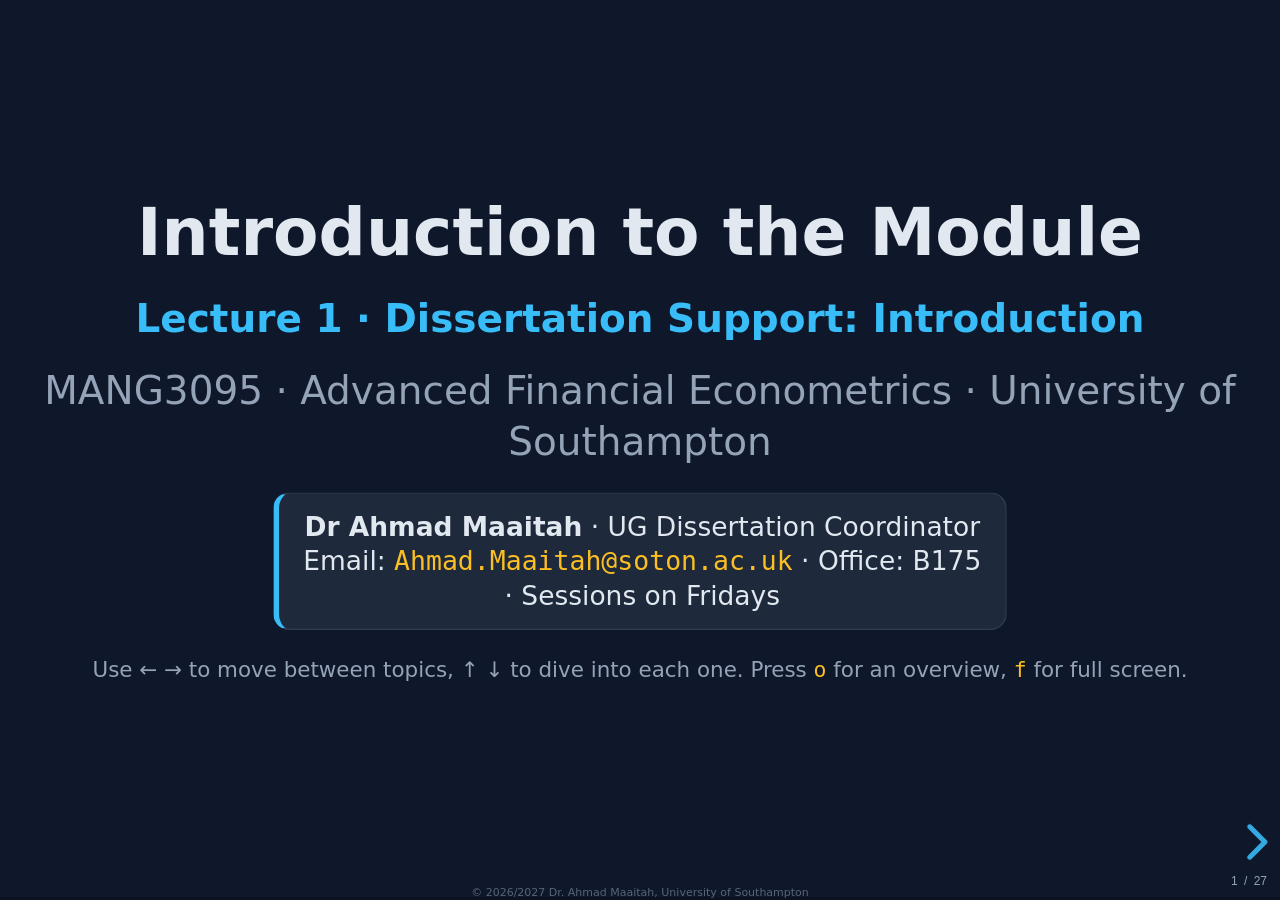
==== lectures/lecture01/index.html @ aa7387b5 "All ten weeks: skills decks and five paper replication units with interactive simulations and runnab" ====
<!DOCTYPE html>
<html lang="en">
<head>
<meta charset="utf-8">
<meta name="viewport" content="width=device-width, initial-scale=1.0, maximum-scale=1.0, user-scalable=no">
<title>Lecture 1 · Introduction to the Module - MANG3095</title>
<link rel="stylesheet" href="../../assets/vendor/reveal/dist/reset.css">
<link rel="stylesheet" href="../../assets/vendor/reveal/dist/reveal.css">
<link rel="stylesheet" href="../../assets/vendor/reveal/dist/theme/black.css">
<link rel="stylesheet" href="../../assets/vendor/reveal/plugin/highlight/monokai.css">
<link rel="stylesheet" href="../../assets/vendor/katex/katex.min.css">
<link rel="stylesheet" href="../../assets/css/theme.css">
</head>
<body>
<div class="reveal">
<div class="slides">

<!-- ======================= TITLE ======================= -->
<section>
  <h1>Introduction to the Module</h1>
  <h3>Lecture 1 · Dissertation Support: Introduction</h3>
  <p class="muted">MANG3095 · Advanced Financial Econometrics · University of Southampton</p>
  <div class="panel def small" style="max-width:640px;margin:1em auto">
    <b>Dr Ahmad Maaitah</b> · UG Dissertation Coordinator<br>
    Email: <code>Ahmad.Maaitah@soton.ac.uk</code> · Office: B175 · Sessions on Fridays
  </div>
  <p class="tiny">Use ← → to move between topics, ↑ ↓ to dive into each one. Press <code>o</code> for an overview, <code>f</code> for full screen.</p>
</section>

<!-- ======================= OUTLINE ======================= -->
<section>
  <h2>Outline</h2>
  <div class="cols">
    <div class="panel small">
      <b class="accent">Part I · The module and the project</b>
      <ul class="small">
        <li>The UG dissertation coordinator: my role</li>
        <li>An exciting opportunity</li>
        <li>Supervisor allocation</li>
        <li>Suggested timeline for completion</li>
        <li>Dissertation handbook, Blackboard and other resources</li>
        <li>Dissertation support sessions and data analysis tutorials</li>
      </ul>
    </div>
    <div class="panel small">
      <b class="accent2">Part II · Managing your supervisor</b>
      <ul class="small"><li>Why and how to take control of the supervision process</li></ul>
      <b class="accent2">Part III · Academic integrity, summary and Q&amp;A</b>
      <ul class="small"><li>Plagiarism, collusion, external authorship, ethics</li></ul>
      <b class="good">Writing workshop · The Introduction chapter</b>
      <ul class="small"><li>The three moves, the language of introductions, a worked example</li></ul>
    </div>
  </div>
</section>

<!-- ======================= PART I ======================= -->
<section>
  <section>
    <h2>Part I · The module and the project</h2>
    <h3>About your coordinator</h3>
    <p class="small">Ahmad Maaitah, Assistant Professor in Finance and FinTech. I finished my MSc and PhD in
      Finance and FinTech at the University of Southampton.</p>
    <ul class="small">
      <li>I commit myself to <strong>ongoing communication</strong> with you while you get on with your
        dissertation project, such as key milestones and deadlines.</li>
      <li>I would be very happy to speak to you if you have any specific problems, especially if you cannot
        reach your supervisor for some reason, and to ensure a solution is found for you.</li>
    </ul>
  </section>
  <section>
    <h3>An exciting opportunity</h3>
    <div class="panel def small">A dissertation is a piece of <b>narrative</b>. It should be a coherent academic
      story, and you should tell it in such a way that the reader will benefit from reading it. Consequently, you
      should craft your narrative very carefully; to begin, spend time planning and executing your research
      effectively and efficiently.</div>
    <p class="small"><b>Benefits:</b></p>
    <ol class="small">
      <li><strong>Career opportunities and employability</strong></li>
      <li><strong>Strong relationships</strong> with your supervisor and with businesses</li>
      <li><strong>Intensive research training</strong></li>
    </ol>
  </section>
  <section>
    <h3>What is a UG dissertation?</h3>
    <table class="data small" style="margin:0 auto">
      <tr><th>Component</th><th>Weight</th><th>Detail</th></tr>
      <tr><td>Research proposal</td><td>20%</td><td>2,000 words · deadline 11 December (via Turnitin on Blackboard)</td></tr>
      <tr><td>Dissertation</td><td>80%</td><td>8,000 words · final deadline 23 April</td></tr>
    </table>
    <ul class="small" style="margin-top:.6em">
      <li><strong>30 CATS (15 ECTS)</strong>: equivalent to two modules</li>
      <li><strong>Independent study</strong>: total study time 294 + 8 = <strong>302 hours</strong></li>
    </ul>
    <p class="tiny muted">Dates shown across this deck follow the current dissertation cycle; always confirm the exact deadlines for your year on the Blackboard module page.</p>
  </section>
  <section>
    <h3>Supervisor allocation</h3>
    <ul class="small">
      <li>All students should have been informed who their supervisors are by the Student Office or by me.</li>
      <li>If not, please get in touch with me <b class="bad">as soon as possible</b> via email
        (<code>Ahmad.Maaitah@soton.ac.uk</code>).</li>
      <li><strong>Process-oriented supervision</strong>: students and supervisors are matched based on
        <strong>research interests</strong>.</li>
    </ul>
  </section>
  <section>
    <h3>Simplified dissertation timeline</h3>
    <table class="data small" style="margin:0 auto;font-size:.62em">
      <tr><th>When</th><th>Milestone</th></tr>
      <tr><td>Early October</td><td>Getting started: supervisor allocation; first meeting to discuss research questions and proposal</td></tr>
      <tr><td>End of October</td><td>Work the proposal into aims and objectives; submit your ERGO (ethics) application by 1 November</td></tr>
      <tr><td>Mid November</td><td>Second meeting: feedback on the proposal draft</td></tr>
      <tr><td>End of November</td><td>Finish the first full draft of the proposal</td></tr>
      <tr><td>11 December</td><td><b>Proposal submission</b> via Turnitin on Blackboard</td></tr>
      <tr><td>Mid January</td><td>Exam period ends; <b>proposal feedback released 15 January</b> (formative feedback from your supervisor)</td></tr>
      <tr><td>January and February</td><td>Data collection and analysis: do <b class="bad">not</b> wait until March to collect data</td></tr>
      <tr><td>28 February</td><td>Submit the methodology and results chapters to your supervisor</td></tr>
      <tr><td>Mid March</td><td>Third meeting: discuss the results and findings</td></tr>
      <tr><td>23 April</td><td><b>Dissertation submission deadline</b>; marking and moderation follow</td></tr>
    </table>
  </section>
  <section>
    <h3>✅ Your first-term action list</h3>
    <p class="small">Tick each step off as you complete it. The list mirrors the suggested timeline.</p>
    <div class="panel small" id="ck-term" style="text-align:left">
      <div class="cols">
        <div style="font-size:.78em">
          <label style="display:block;margin:.2em 0"><input type="checkbox"> Contact your supervisor and hold the first meeting (early October)</label>
          <label style="display:block;margin:.2em 0"><input type="checkbox"> Agree draft research questions with your supervisor</label>
          <label style="display:block;margin:.2em 0"><input type="checkbox"> Write aims and objectives into the proposal (end of October)</label>
          <label style="display:block;margin:.2em 0"><input type="checkbox"> Submit the ERGO ethics application (by 1 November)</label>
          <label style="display:block;margin:.2em 0"><input type="checkbox"> Second meeting: collect feedback on the proposal (mid November)</label>
        </div>
        <div style="font-size:.78em">
          <label style="display:block;margin:.2em 0"><input type="checkbox"> Complete the first full proposal draft (end of November)</label>
          <label style="display:block;margin:.2em 0"><input type="checkbox"> Submit the proposal via Turnitin (11 December)</label>
          <label style="display:block;margin:.2em 0"><input type="checkbox"> Plan data collection for January and February</label>
          <label style="display:block;margin:.2em 0"><input type="checkbox"> Send methodology and results chapters to your supervisor (28 February)</label>
          <label style="display:block;margin:.2em 0"><input type="checkbox"> Third meeting: discuss findings (mid March), then final write-up for 23 April</label>
        </div>
      </div>
      <div class="ck-ro" style="margin-top:.5em;font-weight:600;color:var(--accent)"></div>
    </div>
    <noscript><p class="tiny muted">Enable JavaScript to use the interactive checklist; the steps read top to bottom, left column first.</p></noscript>
  </section>
  <section>
    <h3>Handbook and other resources</h3>
    <ul class="small" style="font-size:.8em">
      <li><strong>Dissertation handbook</strong>: on Blackboard, on the dissertation module page.</li>
      <li><strong>Library information</strong>: a short Panopto recording will be provided to help you self-direct.</li>
      <li>Library subject guide for the Business School: <code>library.soton.ac.uk/business</code></li>
      <li>General enquiries (finding books and articles): Library Desk (level 2) or <code>libenqs@soton.ac.uk</code></li>
      <li>Help using literature databases and finding secondary data: Sian Furmage, <code>S.I.Furmage@soton.ac.uk</code></li>
      <li>Study skills support, including the online Skills4Study resources, from the academic skills hub</li>
      <li>Harvard referencing guide: <code>library.soton.ac.uk/referencing/harvard</code></li>
    </ul>
  </section>
  <section>
    <h3>Data analysis tutorials</h3>
    <ol class="small">
      <li>You can book <strong>one-to-one tutorials</strong> with the EDO team.</li>
      <li>We will also run sessions on <strong>databases</strong>.</li>
      <li>The tutorials start from <strong>February onwards</strong>.</li>
      <li>Hands-on support, especially when supervisors take some time off.</li>
    </ol>
    <div class="panel tip small">This module's later weeks (6 to 10) rebuild real research papers with runnable
      code in Stata, EViews, R and Python: they are your econometrics toolkit for the dissertation itself.</div>
  </section>
</section>

<!-- ======================= PART II ======================= -->
<section>
  <section>
    <h2>Part II · Managing your supervisor</h2>
    <h3>Why manage supervisors?</h3>
    <ul class="small">
      <li>Supervision is a very important part of your supervisor's work, but it is <strong>one of many tasks</strong>
        they need to commit themselves to.</li>
      <li>Your supervisors are probably <strong>busier than you think</strong> they are.</li>
      <li>They may not always be as aware of your concerns and progress as you are.</li>
    </ul>
    <div class="panel tip small">Do you know that your <b>enthusiasm and organisation</b> will encourage them to be
      focused and engaged?</div>
  </section>
  <section>
    <h3>Role of the supervisor: in general</h3>
    <table class="data small" style="margin:0 auto;font-size:.72em">
      <tr><th>At the start</th><th>In the middle</th><th>At the end</th></tr>
      <tr>
        <td>Identifying a good question<br>Knowing what has already been done<br>Anticipating when a problem will be too hard or too easy</td>
        <td>Watching over the "bigger" picture<br>Nudging you in good directions<br>Keeping you on track<br>Keeping an eye on the clock</td>
        <td>Telling you when to stop<br>Knowing what a thesis looks like<br>Anticipating problem areas for your submissions</td>
      </tr>
    </table>
  </section>
  <section>
    <h3>Managing supervision: six habits</h3>
    <p class="small">To get the most out of supervision you should <strong>take control of the process</strong>:</p>
    <ol class="small" style="font-size:.85em">
      <li><strong>Discuss and agree key issues</strong>, especially at the start of the project</li>
      <li><strong>Be proactive</strong> and arrange formal supervisory meetings</li>
      <li><strong>Prepare an agenda</strong> and send it to your supervisor in advance</li>
      <li><strong>Prepare some work</strong> before each meeting (e.g. reading list, data, drafts)</li>
      <li><strong>Expect to receive feedback and criticism</strong>, and use it to improve your work</li>
      <li><strong>Deal with problems as they arise</strong>, be they technical, resource or supervision problems</li>
    </ol>
    <div class="panel def small">Mutual respect, an understanding of the expectations, and shared commitment to the
      goal of the research will ensure a smooth partnership.</div>
  </section>
</section>

<!-- ======================= PART III: INTEGRITY ======================= -->
<section>
  <section>
    <h2>Part III · Academic integrity</h2>
    <h3>How to avoid a world of pain and tears</h3>
    <p class="small">Delivered by David Cross, UG Academic Integrity Officer, SBS (<code>d.e.cross@soton.ac.uk</code>).</p>
    <ul class="small">
      <li>The rules have not changed: you <b class="bad">must</b> cite and acknowledge all sources of information in your work.</li>
      <li>You cannot copy large chunks of text and say it is yours.</li>
      <li>We use the <strong>Harvard referencing system</strong>: (Author, Date), for example (Cross, 2022).
        You cite in text, then put the full reference in a list at the end.</li>
      <li>Definitive style guide for Southampton Business School: <strong>Cite Them Right Online</strong>
        (<code>citethemrightonline.com</code>).</li>
    </ul>
    <div class="panel warn small">Today: plagiarism, collusion, external authorship. For dissertations, add
      <b>breaching ethical standards</b> and <b>falsification</b>.
      <b class="bad">Get your ethical approval before arranging anything.</b></div>
  </section>
  <section>
    <h3>Plagiarism and collusion</h3>
    <div class="panel small"><b class="accent">Plagiarism</b>: taking credit for someone else's work (including their
      research). Cite everything, but only if you read it (we can tell!). Read the original, or if not, use
      "cited in".</div>
    <div class="panel small"><b class="accent2">Collusion</b>: for example, group work turned into an individual
      report, or sending your mate your essay (you <b class="bad">both fail</b>). It includes conduct after you
      graduate (fail, and your degree is reclassified). It is really, really easy to spot.</div>
  </section>
  <section>
    <h3>External authorship</h3>
    <ul class="small">
      <li>"Contract cheating" and "essay mills" are <b class="bad">now illegal</b>.</li>
      <li><strong>52% of purchased essays fail</strong> (Sutherland-Smith and Dullaghan, 2019).</li>
      <li>We have a machine learning tool that flags these to us.</li>
      <li>Essay mills also resort to <strong>blackmail</strong>: they threaten to report you to us, and to your
        future employers.</li>
    </ul>
    <div class="panel warn small">We will find you. Is it worth the stress and the hassle?</div>
  </section>
  <section>
    <h3>Your skills and your actions</h3>
    <div class="cols">
      <div class="panel small">
        <b class="accent">Your skills</b>
        <ul class="small">
          <li>If in doubt, cite! Ask yourself: which part is yours, which is theirs?</li>
          <li>Remember <code>citethemrightonline.com</code></li>
          <li>Read and <strong>synthesise from multiple sources</strong></li>
          <li>Paraphrase. <strong>Still cite.</strong></li>
        </ul>
      </div>
      <div class="panel small">
        <b class="accent2">Your actions</b>
        <ul class="small">
          <li>Do <b class="bad">not</b> upload your work to similarity checkers (they sell your essay on)</li>
          <li>If anyone in your WhatsApp or WeChat groups offers proofreading or similar, <strong>report them</strong>:
            <code>defeatthecheat@soton.ac.uk</code></li>
          <li>Questions: <code>d.e.cross@soton.ac.uk</code></li>
        </ul>
      </div>
    </div>
  </section>
</section>

<!-- ======================= WRITING WORKSHOP: THE INTRODUCTION ======================= -->
<section>
  <section>
    <h2>Writing workshop</h2>
    <h3>The Introduction chapter: the three moves</h3>
    <p class="small">A strong dissertation introduction makes three moves, in order:</p>
    <div class="panel small"><b class="accent">Move 1 · Establishing a research territory</b>: show that the topic
      matters and summarise what is already known.</div>
    <div class="panel small"><b class="accent">Move 2 · Establishing a niche</b>: indicate a gap or a limitation in
      what has been done so far.</div>
    <div class="panel small"><b class="accent">Move 3 · Occupying the niche</b>: state how <em>your</em> study fills
      the gap, and preview the structure.</div>
    <p class="tiny muted">Adapted with permission from uefap.com (Gillett); introduced in the Workshop 1 materials.</p>
  </section>
  <section>
    <h3>Language of Move 1: establishing a territory</h3>
    <ul class="small" style="font-size:.8em">
      <li>The increasing interest in ... has heightened the need for ...</li>
      <li>Of particular interest and complexity are ...</li>
      <li>Recently, there has been growing interest in ...</li>
      <li>The development of ... has led to the hope that ...</li>
      <li>The ... has become a favourite topic for analysis ...</li>
      <li>The study of ... has become an important aspect of ...</li>
      <li>A central issue in ... is ...</li>
      <li>The ... has been extensively studied in recent years. / Many recent studies have focused on ...</li>
    </ul>
  </section>
  <section>
    <h3>Language of Move 2: establishing a niche</h3>
    <p class="small">The most common way to indicate a gap is a <strong>"negative" subject</strong>, which signals
      immediately that Move 1 has ended:</p>
    <ul class="small">
      <li>However, <b>little</b> information / attention / work / data / research ...</li>
      <li>However, <b>few</b> studies / investigations / researchers / attempts ...</li>
    </ul>
    <p class="small">If you prefer to avoid negative comment, use a <strong>contrastive statement</strong>:</p>
    <ul class="small" style="font-size:.8em">
      <li>The research has tended to focus on ..., rather than on ...</li>
      <li>These studies have emphasised ..., as opposed to ...</li>
      <li>Although considerable research has been devoted to ..., rather less attention has been paid to ...</li>
      <li>Most studies have been content to ... / So far, investigations have been confined to ...</li>
    </ul>
  </section>
  <section>
    <h3>Language of Move 3: occupying the niche</h3>
    <p class="small">Show that you will fill the gap (or answer the question) created in Move 2:</p>
    <ul class="small">
      <li>The purpose of this paper / investigation is to ...</li>
      <li>The aim of this paper is to ...</li>
      <li>This paper reports on the results obtained ...</li>
      <li>This study was designed to ...</li>
      <li>In this paper, the results of ... are presented ...</li>
      <li>This paper argues that ...</li>
      <li>This paper is structured as follows ... / The remainder of this paper is divided into five sections ...</li>
    </ul>
  </section>
  <section>
    <h3>Worked example: spot the moves</h3>
    <p class="small" style="font-size:.75em">From Gillett's study of a writing web-site used by pre-Masters students
      (sentences numbered):</p>
    <div class="panel small" style="font-size:.6em;text-align:left">
      <sup>1</sup>During the past 10 years, the availability of computers in educational institutions has increased
      dramatically (James, 1999). <sup>2</sup>Progress in computer development has been made to the point that powerful,
      inexpensive computers with large capacities are available in many classrooms and libraries for student use.
      <sup>3</sup>Many students also have purchased and are purchasing computers for their own use at home.
      <sup>4</sup>Most studies seem to agree that the microcomputer will continue to hold an important role in education
      in the future. <sup>5</sup>For example, James (1999) and Smith (2000) suggest large increases in the numbers of
      computers both in educational institutions and the home in the near future. <sup>6</sup>As far as education is
      concerned, Shaw (2001) identified three main uses of computers: the object of a course, an administrative tool,
      and a means of providing instruction. <sup>7</sup>Fish and Cheam (2002) cite four uses of computers as a means of
      providing instruction: exercise, tutorial, simulation and problem solving. <sup>8</sup>A wide range of computer
      programmes are now therefore available in all these areas for individual and classroom use.
      <sup>9</sup>However, even though many studies have reported an increased use of computers in education, there has
      been very little research reported on the effectiveness of such use. <sup>10</sup>The purpose of the present study
      is therefore to ascertain the effectiveness of using computer-assisted instruction as compared to traditional
      classroom instruction in an EAP writing class.
    </div>
    <p class="tiny muted">Sentences 1 to 8: Move 1 (territory) · sentence 9: Move 2 (niche, "very little research") ·
      sentence 10: Move 3 (occupying the niche, "The purpose of the present study is therefore ...").</p>
  </section>
  <section>
    <h3>Which tenses, and why?</h3>
    <table class="data small" style="margin:0 auto;font-size:.68em">
      <tr><th>Tense</th><th>Example from the text</th><th>Why it is used</th></tr>
      <tr><td>Present perfect</td><td>"the availability of computers ... <b>has increased</b> dramatically"; "there <b>has been</b> very little research"</td><td>Recent developments and the state of the field up to now (Moves 1 and 2)</td></tr>
      <tr><td>Present simple</td><td>"Most studies <b>seem</b> to agree ..."; "The purpose of the present study <b>is</b> ..."</td><td>General truths, current consensus, and stating your own purpose (Move 3)</td></tr>
      <tr><td>Past simple</td><td>"Shaw (2001) <b>identified</b> three main uses of computers"</td><td>What a specific study found at a specific time</td></tr>
    </table>
    <p class="tiny muted">Guidance completion of the worksheet task: check your own answers against this pattern.</p>
  </section>
  <section>
    <h3>The example introduction: how the flow moves</h3>
    <p class="small">The annotated example dissertation in the workshop pack (from the Dissertation Library on
      Blackboard) shows the same moves at chapter scale:</p>
    <ol class="small" style="font-size:.8em">
      <li><strong>Introduction to the topic</strong>: the opening paragraphs set the territory.</li>
      <li><strong>Creating a gap or niche</strong>: "In spite of ... less evidence ..." Note the use of
        <strong>sources</strong> in the introduction.</li>
      <li><strong>Filling the gap</strong>: introducing this specific research.</li>
      <li><strong>Identifying another gap</strong>, becoming more specific to this research (the "Chinese" context),
        and giving the <strong>rationale</strong> for this specific study.</li>
      <li>In this instance the flow <strong>widens again before narrowing</strong>.</li>
    </ol>
    <div class="panel tip small">Remember: every dissertation is different and so will use different headings and
      sub-sections. Study the example's table of contents to see one workable structure.</div>
  </section>
  <section>
    <h3>🎯 Check yourself: moves and module rules</h3>
    <div class="quiz small">
      <div class="q">1. "However, few studies have examined the effect of blockchain adoption on UK retail banks." Which move is this?</div>
      <span class="opt">Move 1: establishing a territory</span>
      <span class="opt" data-ok>Move 2: establishing a niche</span>
      <span class="opt">Move 3: occupying the niche</span>
      <div class="explain">A "negative" subject ("few studies") signals a gap in the literature: the classic Move 2 marker.</div>
    </div>
    <div class="quiz small">
      <div class="q">2. What must be in place before you arrange any data collection involving people?</div>
      <span class="opt">Your literature review</span>
      <span class="opt" data-ok>Ethical approval via ERGO</span>
      <span class="opt">Your results chapter plan</span>
      <div class="explain">Get your ethical approval before arranging anything: breaching ethical standards is an academic integrity offence for dissertations.</div>
    </div>
    <div class="quiz small">
      <div class="q">3. How much of the module mark does the 2,000-word research proposal carry?</div>
      <span class="opt">10%</span>
      <span class="opt" data-ok>20%</span>
      <span class="opt">50%</span>
      <div class="explain">The proposal is worth 20% (deadline 11 December); the 8,000-word dissertation carries the remaining 80%.</div>
    </div>
  </section>
</section>

<!-- ======================= SUMMARY ======================= -->
<section>
  <h2>Summary</h2>
  <ul class="small">
    <li>The dissertation is an <strong>8,000-word narrative</strong> (80%) preceded by a <strong>2,000-word proposal</strong> (20%): plan early and follow the timeline.</li>
    <li><strong>Manage your supervision</strong>: agree expectations, arrange meetings, send agendas, bring work, welcome criticism.</li>
    <li><strong>Academic integrity</strong>: cite everything, never collude, never outsource; ethics approval comes first.</li>
    <li>Introductions make <strong>three moves</strong>: territory, niche, occupying the niche.</li>
    <li>Questions any time: <code>Ahmad.Maaitah@soton.ac.uk</code>. Thank you very much!</li>
  </ul>
  <div class="files" style="justify-content:center;margin-top:.8em">
    <a href="../../">🏠 Hub</a>
    <a href="../lecture02/">Lecture 2 →</a>
  </div>
</section>

<!-- ======================= REFERENCES ======================= -->
<section>
  <h2>References</h2>
  <ul class="refs" style="font-size:.6em">
    <li><b>MANG3095 course materials:</b> <i>Week 1 Introduction</i> worksheet and <i>Example Introduction</i> worksheet (Understanding Your Project Scope series), University of Southampton; adapted with permission from uefap.com.</li>
    <li>Gillett, A.J. (n.d.) <i>Using English for Academic Purposes: A Guide for Students in Higher Education</i>. Available at: http://www.uefap.com/writing/writfram.htm</li>
    <li>Swales, J.M. (1990) <i>Genre Analysis: English in Academic and Research Settings</i>. Cambridge: Cambridge University Press (the "three moves" CARS model).</li>
    <li>Sutherland-Smith, W. and Dullaghan, K. (2019) 'You don't always get what you pay for: user experiences of engaging with contract cheating sites', <i>Assessment &amp; Evaluation in Higher Education</i>, 44(8), pp. 1148-1162.</li>
    <li>Pears, R. and Shields, G. (2022) <i>Cite Them Right: The Essential Referencing Guide</i>. 12th edn. London: Bloomsbury (online: citethemrightonline.com).</li>
    <li>University of Southampton Library, Business subject guide: http://library.soton.ac.uk/business; Harvard referencing guide: http://library.soton.ac.uk/referencing/harvard</li>
  </ul>
</section>

</div>
</div>

<script src="../../assets/vendor/reveal/dist/reveal.js"></script>
<script src="../../assets/vendor/reveal/plugin/highlight/highlight.js"></script>
<script src="../../assets/vendor/katex/katex.min.js"></script>
<script src="../../assets/vendor/katex/contrib/auto-render.min.js"></script>
<script src="../../assets/js/stats.js"></script>
<script src="../../assets/js/sim-core.js"></script>
<script>
'use strict';
Reveal.initialize({
  hash: true, slideNumber: 'c/t', width: 1050, height: 700, margin: 0.06,
  plugins: [RevealHighlight]
});
Reveal.on('ready', function () {
  document.querySelectorAll('.slides section').forEach(function (s) {
    renderMathInElement(s, {
      delimiters: [
        { left: '$$', right: '$$', display: true },
        { left: '\\(', right: '\\)', display: false }
      ]
    });
  });
});
SIM.initQuiz();

/* interactive checklist: first-term action list */
(function () {
  var box = document.getElementById('ck-term');
  if (!box) return;
  var ro = box.querySelector('.ck-ro');
  function upd() {
    var all = box.querySelectorAll('input[type=checkbox]');
    var done = 0;
    all.forEach(function (c) { if (c.checked) done += 1; });
    var pct = all.length ? Math.round(100 * done / all.length) : 0;
    ro.textContent = done + ' of ' + all.length + ' steps done (' + pct + '%)' +
      (done === all.length && all.length > 0 ? ' · on track for 23 April!' : '');
  }
  box.addEventListener('change', upd);
  upd();
})();
</script>
<script src="../../assets/js/pyrun.js"></script>
<!-- editorial: source PDF page 5 (hand-drawn timeline graphic) is merged with the page 9 twelve-step timeline into the single timeline table above; page 11 was a screenshot of the Blackboard module URL, represented by the Blackboard reference on the resources slide. Two obvious source typos (November "2024", exam period "Jan 2025") are normalised to the cycle wording. -->
<!-- editorial: the Week 1 Introduction worksheet's answer page and the Example Introduction PDF's underlying dissertation pages are image-only in the extraction; the annotation text (flow of the moves) is fully represented on the "example introduction" slide, and the tense table is completed as clearly-labelled guidance. -->
</body>
</html>
---- assets/vendor/reveal/dist/reveal.css ----
/**
 * reveal.js 5.2.0
 * https://revealjs.com
 * MIT licensed
 *
 * Copyright (C) 2011-2024 Hakim El Hattab, https://hakim.se
 */

.reveal .r-stretch,.reveal .stretch{max-width:none;max-height:none}.reveal pre.r-stretch code,.reveal pre.stretch code{height:100%;max-height:100%;box-sizing:border-box}.reveal .r-fit-text{display:inline-block;white-space:nowrap}.reveal .r-stack{display:grid;grid-template-rows:100%}.reveal .r-stack>*{grid-area:1/1;margin:auto}.reveal .r-hstack,.reveal .r-vstack{display:flex}.reveal .r-hstack img,.reveal .r-hstack video,.reveal .r-vstack img,.reveal .r-vstack video{min-width:0;min-height:0;object-fit:contain}.reveal .r-vstack{flex-direction:column;align-items:center;justify-content:center}.reveal .r-hstack{flex-direction:row;align-items:center;justify-content:center}.reveal .items-stretch{align-items:stretch}.reveal .items-start{align-items:flex-start}.reveal .items-center{align-items:center}.reveal .items-end{align-items:flex-end}.reveal .justify-between{justify-content:space-between}.reveal .justify-around{justify-content:space-around}.reveal .justify-start{justify-content:flex-start}.reveal .justify-center{justify-content:center}.reveal .justify-end{justify-content:flex-end}html.reveal-full-page{width:100%;height:100%;height:100vh;height:calc(var(--vh,1vh) * 100);height:100dvh;overflow:hidden}.reveal-viewport{height:100%;overflow:hidden;position:relative;line-height:1;margin:0;background-color:#fff;color:#000;--r-controls-spacing:12px;--r-overlay-header-height:40px;--r-overlay-margin:0px;--r-overlay-padding:6px;--r-overlay-gap:5px}@media screen and (max-width:1024px),(max-height:768px){.reveal-viewport{--r-overlay-header-height:26px}}.reveal-viewport:fullscreen{top:0!important;left:0!important;width:100%!important;height:100%!important;transform:none!important}.reveal .fragment{transition:all .2s ease}.reveal .fragment:not(.custom){opacity:0;visibility:hidden;will-change:opacity}.reveal .fragment.visible{opacity:1;visibility:inherit}.reveal .fragment.disabled{transition:none}.reveal .fragment.grow{opacity:1;visibility:inherit}.reveal .fragment.grow.visible{transform:scale(1.3)}.reveal .fragment.shrink{opacity:1;visibility:inherit}.reveal .fragment.shrink.visible{transform:scale(.7)}.reveal .fragment.zoom-in{transform:scale(.1)}.reveal .fragment.zoom-in.visible{transform:none}.reveal .fragment.fade-out{opacity:1;visibility:inherit}.reveal .fragment.fade-out.visible{opacity:0;visibility:hidden}.reveal .fragment.semi-fade-out{opacity:1;visibility:inherit}.reveal .fragment.semi-fade-out.visible{opacity:.5;visibility:inherit}.reveal .fragment.strike{opacity:1;visibility:inherit}.reveal .fragment.strike.visible{text-decoration:line-through}.reveal .fragment.fade-up{transform:translate(0,40px)}.reveal .fragment.fade-up.visible{transform:translate(0,0)}.reveal .fragment.fade-down{transform:translate(0,-40px)}.reveal .fragment.fade-down.visible{transform:translate(0,0)}.reveal .fragment.fade-right{transform:translate(-40px,0)}.reveal .fragment.fade-right.visible{transform:translate(0,0)}.reveal .fragment.fade-left{transform:translate(40px,0)}.reveal .fragment.fade-left.visible{transform:translate(0,0)}.reveal .fragment.current-visible,.reveal .fragment.fade-in-then-out{opacity:0;visibility:hidden}.reveal .fragment.current-visible.current-fragment,.reveal .fragment.fade-in-then-out.current-fragment{opacity:1;visibility:inherit}.reveal .fragment.fade-in-then-semi-out{opacity:0;visibility:hidden}.reveal .fragment.fade-in-then-semi-out.visible{opacity:.5;visibility:inherit}.reveal .fragment.fade-in-then-semi-out.current-fragment{opacity:1;visibility:inherit}.reveal .fragment.highlight-blue,.reveal .fragment.highlight-current-blue,.reveal .fragment.highlight-current-green,.reveal .fragment.highlight-current-red,.reveal .fragment.highlight-green,.reveal .fragment.highlight-red{opacity:1;visibility:inherit}.reveal .fragment.highlight-red.visible{color:#ff2c2d}.reveal .fragment.highlight-green.visible{color:#17ff2e}.reveal .fragment.highlight-blue.visible{color:#1b91ff}.reveal .fragment.highlight-current-red.current-fragment{color:#ff2c2d}.reveal .fragment.highlight-current-green.current-fragment{color:#17ff2e}.reveal .fragment.highlight-current-blue.current-fragment{color:#1b91ff}.reveal:after{content:"";font-style:italic}.reveal iframe{z-index:1}.reveal a{position:relative}@keyframes bounce-right{0%,10%,25%,40%,50%{transform:translateX(0)}20%{transform:translateX(10px)}30%{transform:translateX(-5px)}}@keyframes bounce-left{0%,10%,25%,40%,50%{transform:translateX(0)}20%{transform:translateX(-10px)}30%{transform:translateX(5px)}}@keyframes bounce-down{0%,10%,25%,40%,50%{transform:translateY(0)}20%{transform:translateY(10px)}30%{transform:translateY(-5px)}}.reveal .controls{display:none;position:absolute;top:auto;bottom:var(--r-controls-spacing);right:var(--r-controls-spacing);left:auto;z-index:11;color:#000;pointer-events:none;font-size:10px}.reveal .controls button{position:absolute;padding:0;background-color:transparent;border:0;outline:0;cursor:pointer;color:currentColor;transform:scale(.9999);transition:color .2s ease,opacity .2s ease,transform .2s ease;z-index:2;pointer-events:auto;font-size:inherit;visibility:hidden;opacity:0;-webkit-appearance:none;-webkit-tap-highlight-color:transparent}.reveal .controls .controls-arrow:after,.reveal .controls .controls-arrow:before{content:"";position:absolute;top:0;left:0;width:2.6em;height:.5em;border-radius:.25em;background-color:currentColor;transition:all .15s ease,background-color .8s ease;transform-origin:.2em 50%;will-change:transform}.reveal .controls .controls-arrow{position:relative;width:3.6em;height:3.6em}.reveal .controls .controls-arrow:before{transform:translateX(.5em) translateY(1.55em) rotate(45deg)}.reveal .controls .controls-arrow:after{transform:translateX(.5em) translateY(1.55em) rotate(-45deg)}.reveal .controls .controls-arrow:hover:before{transform:translateX(.5em) translateY(1.55em) rotate(40deg)}.reveal .controls .controls-arrow:hover:after{transform:translateX(.5em) translateY(1.55em) rotate(-40deg)}.reveal .controls .controls-arrow:active:before{transform:translateX(.5em) translateY(1.55em) rotate(36deg)}.reveal .controls .controls-arrow:active:after{transform:translateX(.5em) translateY(1.55em) rotate(-36deg)}.reveal .controls .navigate-left{right:6.4em;bottom:3.2em;transform:translateX(-10px)}.reveal .controls .navigate-left.highlight{animation:bounce-left 2s 50 both ease-out}.reveal .controls .navigate-right{right:0;bottom:3.2em;transform:translateX(10px)}.reveal .controls .navigate-right .controls-arrow{transform:rotate(180deg)}.reveal .controls .navigate-right.highlight{animation:bounce-right 2s 50 both ease-out}.reveal .controls .navigate-up{right:3.2em;bottom:6.4em;transform:translateY(-10px)}.reveal .controls .navigate-up .controls-arrow{transform:rotate(90deg)}.reveal .controls .navigate-down{right:3.2em;bottom:-1.4em;padding-bottom:1.4em;transform:translateY(10px)}.reveal .controls .navigate-down .controls-arrow{transform:rotate(-90deg)}.reveal .controls .navigate-down.highlight{animation:bounce-down 2s 50 both ease-out}.reveal .controls[data-controls-back-arrows=faded] .navigate-up.enabled{opacity:.3}.reveal .controls[data-controls-back-arrows=faded] .navigate-up.enabled:hover{opacity:1}.reveal .controls[data-controls-back-arrows=hidden] .navigate-up.enabled{opacity:0;visibility:hidden}.reveal .controls .enabled{visibility:visible;opacity:.9;cursor:pointer;transform:none}.reveal .controls .enabled.fragmented{opacity:.5}.reveal .controls .enabled.fragmented:hover,.reveal .controls .enabled:hover{opacity:1}.reveal:not(.rtl) .controls[data-controls-back-arrows=faded] .navigate-left.enabled{opacity:.3}.reveal:not(.rtl) .controls[data-controls-back-arrows=faded] .navigate-left.enabled:hover{opacity:1}.reveal:not(.rtl) .controls[data-controls-back-arrows=hidden] .navigate-left.enabled{opacity:0;visibility:hidden}.reveal.rtl .controls[data-controls-back-arrows=faded] .navigate-right.enabled{opacity:.3}.reveal.rtl .controls[data-controls-back-arrows=faded] .navigate-right.enabled:hover{opacity:1}.reveal.rtl .controls[data-controls-back-arrows=hidden] .navigate-right.enabled{opacity:0;visibility:hidden}.reveal[data-navigation-mode=linear].has-horizontal-slides .navigate-down,.reveal[data-navigation-mode=linear].has-horizontal-slides .navigate-up{display:none}.reveal:not(.has-vertical-slides) .controls .navigate-left,.reveal[data-navigation-mode=linear].has-horizontal-slides .navigate-left{bottom:1.4em;right:5.5em}.reveal:not(.has-vertical-slides) .controls .navigate-right,.reveal[data-navigation-mode=linear].has-horizontal-slides .navigate-right{bottom:1.4em;right:.5em}.reveal:not(.has-horizontal-slides) .controls .navigate-up{right:1.4em;bottom:5em}.reveal:not(.has-horizontal-slides) .controls .navigate-down{right:1.4em;bottom:.5em}.reveal.has-dark-background .controls{color:#fff}.reveal.has-light-background .controls{color:#000}.reveal.no-hover .controls .controls-arrow:active:before,.reveal.no-hover .controls .controls-arrow:hover:before{transform:translateX(.5em) translateY(1.55em) rotate(45deg)}.reveal.no-hover .controls .controls-arrow:active:after,.reveal.no-hover .controls .controls-arrow:hover:after{transform:translateX(.5em) translateY(1.55em) rotate(-45deg)}@media screen and (min-width:500px){.reveal-viewport{--r-controls-spacing:0.8em}.reveal .controls[data-controls-layout=edges]{top:0;right:0;bottom:0;left:0}.reveal .controls[data-controls-layout=edges] .navigate-down,.reveal .controls[data-controls-layout=edges] .navigate-left,.reveal .controls[data-controls-layout=edges] .navigate-right,.reveal .controls[data-controls-layout=edges] .navigate-up{bottom:auto;right:auto}.reveal .controls[data-controls-layout=edges] .navigate-left{top:50%;left:var(--r-controls-spacing);margin-top:-1.8em}.reveal .controls[data-controls-layout=edges] .navigate-right{top:50%;right:var(--r-controls-spacing);margin-top:-1.8em}.reveal .controls[data-controls-layout=edges] .navigate-up{top:var(--r-controls-spacing);left:50%;margin-left:-1.8em}.reveal .controls[data-controls-layout=edges] .navigate-down{bottom:calc(var(--r-controls-spacing) - 1.4em + .3em);left:50%;margin-left:-1.8em}}.reveal .progress{position:absolute;display:none;height:3px;width:100%;bottom:0;left:0;z-index:10;background-color:rgba(0,0,0,.2);color:#fff}.reveal .progress:after{content:"";display:block;position:absolute;height:10px;width:100%;top:-10px}.reveal .progress span{display:block;height:100%;width:100%;background-color:currentColor;transition:transform .8s cubic-bezier(.26,.86,.44,.985);transform-origin:0 0;transform:scaleX(0)}.reveal .slide-number{position:absolute;display:block;right:8px;bottom:8px;z-index:31;font-family:Helvetica,sans-serif;font-size:12px;line-height:1;color:#fff;background-color:rgba(0,0,0,.4);padding:5px}.reveal .slide-number a{color:currentColor}.reveal .slide-number-delimiter{margin:0 3px}.reveal{position:relative;width:100%;height:100%;overflow:hidden;touch-action:pinch-zoom}.reveal.embedded{touch-action:pan-y}.reveal.embedded.is-vertical-slide{touch-action:none}.reveal .slides{position:absolute;width:100%;height:100%;top:0;right:0;bottom:0;left:0;margin:auto;pointer-events:none;overflow:visible;z-index:1;text-align:center;perspective:600px;perspective-origin:50% 40%}.reveal .slides>section{perspective:600px}.reveal .slides>section,.reveal .slides>section>section{display:none;position:absolute;width:100%;pointer-events:auto;z-index:10;transform-style:flat;transition:transform-origin .8s cubic-bezier(.26,.86,.44,.985),transform .8s cubic-bezier(.26,.86,.44,.985),visibility .8s cubic-bezier(.26,.86,.44,.985),opacity .8s cubic-bezier(.26,.86,.44,.985)}.reveal[data-transition-speed=fast] .slides section{transition-duration:.4s}.reveal[data-transition-speed=slow] .slides section{transition-duration:1.2s}.reveal .slides section[data-transition-speed=fast]{transition-duration:.4s}.reveal .slides section[data-transition-speed=slow]{transition-duration:1.2s}.reveal .slides>section.stack{padding-top:0;padding-bottom:0;pointer-events:none;height:100%}.reveal .slides>section.present,.reveal .slides>section>section.present{display:block;z-index:11;opacity:1}.reveal .slides>section:empty,.reveal .slides>section>section:empty,.reveal .slides>section>section[data-background-interactive],.reveal .slides>section[data-background-interactive]{pointer-events:none}.reveal.center,.reveal.center .slides,.reveal.center .slides section{min-height:0!important}.reveal .slides>section:not(.present),.reveal .slides>section>section:not(.present){pointer-events:none}.reveal.overview .slides>section,.reveal.overview .slides>section>section{pointer-events:auto}.reveal .slides>section.future,.reveal .slides>section.future>section,.reveal .slides>section.past,.reveal .slides>section.past>section,.reveal .slides>section>section.future,.reveal .slides>section>section.past{opacity:0}.reveal .slides>section[data-transition=slide].past,.reveal .slides>section[data-transition~=slide-out].past,.reveal.slide .slides>section:not([data-transition]).past{transform:translate(-150%,0)}.reveal .slides>section[data-transition=slide].future,.reveal .slides>section[data-transition~=slide-in].future,.reveal.slide .slides>section:not([data-transition]).future{transform:translate(150%,0)}.reveal .slides>section>section[data-transition=slide].past,.reveal .slides>section>section[data-transition~=slide-out].past,.reveal.slide .slides>section>section:not([data-transition]).past{transform:translate(0,-150%)}.reveal .slides>section>section[data-transition=slide].future,.reveal .slides>section>section[data-transition~=slide-in].future,.reveal.slide .slides>section>section:not([data-transition]).future{transform:translate(0,150%)}.reveal .slides>section[data-transition=linear].past,.reveal .slides>section[data-transition~=linear-out].past,.reveal.linear .slides>section:not([data-transition]).past{transform:translate(-150%,0)}.reveal .slides>section[data-transition=linear].future,.reveal .slides>section[data-transition~=linear-in].future,.reveal.linear .slides>section:not([data-transition]).future{transform:translate(150%,0)}.reveal .slides>section>section[data-transition=linear].past,.reveal .slides>section>section[data-transition~=linear-out].past,.reveal.linear .slides>section>section:not([data-transition]).past{transform:translate(0,-150%)}.reveal .slides>section>section[data-transition=linear].future,.reveal .slides>section>section[data-transition~=linear-in].future,.reveal.linear .slides>section>section:not([data-transition]).future{transform:translate(0,150%)}.reveal .slides section[data-transition=default].stack,.reveal.default .slides section.stack{transform-style:preserve-3d}.reveal .slides>section[data-transition=default].past,.reveal .slides>section[data-transition~=default-out].past,.reveal.default .slides>section:not([data-transition]).past{transform:translate3d(-100%,0,0) rotateY(-90deg) translate3d(-100%,0,0)}.reveal .slides>section[data-transition=default].future,.reveal .slides>section[data-transition~=default-in].future,.reveal.default .slides>section:not([data-transition]).future{transform:translate3d(100%,0,0) rotateY(90deg) translate3d(100%,0,0)}.reveal .slides>section>section[data-transition=default].past,.reveal .slides>section>section[data-transition~=default-out].past,.reveal.default .slides>section>section:not([data-transition]).past{transform:translate3d(0,-300px,0) rotateX(70deg) translate3d(0,-300px,0)}.reveal .slides>section>section[data-transition=default].future,.reveal .slides>section>section[data-transition~=default-in].future,.reveal.default .slides>section>section:not([data-transition]).future{transform:translate3d(0,300px,0) rotateX(-70deg) translate3d(0,300px,0)}.reveal .slides section[data-transition=convex].stack,.reveal.convex .slides section.stack{transform-style:preserve-3d}.reveal .slides>section[data-transition=convex].past,.reveal .slides>section[data-transition~=convex-out].past,.reveal.convex .slides>section:not([data-transition]).past{transform:translate3d(-100%,0,0) rotateY(-90deg) translate3d(-100%,0,0)}.reveal .slides>section[data-transition=convex].future,.reveal .slides>section[data-transition~=convex-in].future,.reveal.convex .slides>section:not([data-transition]).future{transform:translate3d(100%,0,0) rotateY(90deg) translate3d(100%,0,0)}.reveal .slides>section>section[data-transition=convex].past,.reveal .slides>section>section[data-transition~=convex-out].past,.reveal.convex .slides>section>section:not([data-transition]).past{transform:translate3d(0,-300px,0) rotateX(70deg) translate3d(0,-300px,0)}.reveal .slides>section>section[data-transition=convex].future,.reveal .slides>section>section[data-transition~=convex-in].future,.reveal.convex .slides>section>section:not([data-transition]).future{transform:translate3d(0,300px,0) rotateX(-70deg) translate3d(0,300px,0)}.reveal .slides section[data-transition=concave].stack,.reveal.concave .slides section.stack{transform-style:preserve-3d}.reveal .slides>section[data-transition=concave].past,.reveal .slides>section[data-transition~=concave-out].past,.reveal.concave .slides>section:not([data-transition]).past{transform:translate3d(-100%,0,0) rotateY(90deg) translate3d(-100%,0,0)}.reveal .slides>section[data-transition=concave].future,.reveal .slides>section[data-transition~=concave-in].future,.reveal.concave .slides>section:not([data-transition]).future{transform:translate3d(100%,0,0) rotateY(-90deg) translate3d(100%,0,0)}.reveal .slides>section>section[data-transition=concave].past,.reveal .slides>section>section[data-transition~=concave-out].past,.reveal.concave .slides>section>section:not([data-transition]).past{transform:translate3d(0,-80%,0) rotateX(-70deg) translate3d(0,-80%,0)}.reveal .slides>section>section[data-transition=concave].future,.reveal .slides>section>section[data-transition~=concave-in].future,.reveal.concave .slides>section>section:not([data-transition]).future{transform:translate3d(0,80%,0) rotateX(70deg) translate3d(0,80%,0)}.reveal .slides section[data-transition=zoom],.reveal.zoom .slides section:not([data-transition]){transition-timing-function:ease}.reveal .slides>section[data-transition=zoom].past,.reveal .slides>section[data-transition~=zoom-out].past,.reveal.zoom .slides>section:not([data-transition]).past{visibility:hidden;transform:scale(16)}.reveal .slides>section[data-transition=zoom].future,.reveal .slides>section[data-transition~=zoom-in].future,.reveal.zoom .slides>section:not([data-transition]).future{visibility:hidden;transform:scale(.2)}.reveal .slides>section>section[data-transition=zoom].past,.reveal .slides>section>section[data-transition~=zoom-out].past,.reveal.zoom .slides>section>section:not([data-transition]).past{transform:scale(16)}.reveal .slides>section>section[data-transition=zoom].future,.reveal .slides>section>section[data-transition~=zoom-in].future,.reveal.zoom .slides>section>section:not([data-transition]).future{transform:scale(.2)}.reveal.cube .slides{perspective:1300px}.reveal.cube .slides section{padding:30px;min-height:700px;backface-visibility:hidden;box-sizing:border-box;transform-style:preserve-3d}.reveal.center.cube .slides section{min-height:0}.reveal.cube .slides section:not(.stack):before{content:"";position:absolute;display:block;width:100%;height:100%;left:0;top:0;background:rgba(0,0,0,.1);border-radius:4px;transform:translateZ(-20px)}.reveal.cube .slides section:not(.stack):after{content:"";position:absolute;display:block;width:90%;height:30px;left:5%;bottom:0;background:0 0;z-index:1;border-radius:4px;box-shadow:0 95px 25px rgba(0,0,0,.2);transform:translateZ(-90px) rotateX(65deg)}.reveal.cube .slides>section.stack{padding:0;background:0 0}.reveal.cube .slides>section.past{transform-origin:100% 0;transform:translate3d(-100%,0,0) rotateY(-90deg)}.reveal.cube .slides>section.future{transform-origin:0 0;transform:translate3d(100%,0,0) rotateY(90deg)}.reveal.cube .slides>section>section.past{transform-origin:0 100%;transform:translate3d(0,-100%,0) rotateX(90deg)}.reveal.cube .slides>section>section.future{transform-origin:0 0;transform:translate3d(0,100%,0) rotateX(-90deg)}.reveal.page .slides{perspective-origin:0 50%;perspective:3000px}.reveal.page .slides section{padding:30px;min-height:700px;box-sizing:border-box;transform-style:preserve-3d}.reveal.page .slides section.past{z-index:12}.reveal.page .slides section:not(.stack):before{content:"";position:absolute;display:block;width:100%;height:100%;left:0;top:0;background:rgba(0,0,0,.1);transform:translateZ(-20px)}.reveal.page .slides section:not(.stack):after{content:"";position:absolute;display:block;width:90%;height:30px;left:5%;bottom:0;background:0 0;z-index:1;border-radius:4px;box-shadow:0 95px 25px rgba(0,0,0,.2);transform:translateZ(-90px) rotateX(65deg)}.reveal.page .slides>section.stack{padding:0;background:0 0}.reveal.page .slides>section.past{transform-origin:0 0;transform:translate3d(-40%,0,0) rotateY(-80deg)}.reveal.page .slides>section.future{transform-origin:100% 0;transform:translate3d(0,0,0)}.reveal.page .slides>section>section.past{transform-origin:0 0;transform:translate3d(0,-40%,0) rotateX(80deg)}.reveal.page .slides>section>section.future{transform-origin:0 100%;transform:translate3d(0,0,0)}.reveal .slides section[data-transition=fade],.reveal.fade .slides section:not([data-transition]),.reveal.fade .slides>section>section:not([data-transition]){transform:none;transition:opacity .5s}.reveal.fade.overview .slides section,.reveal.fade.overview .slides>section>section{transition:none}.reveal .slides section[data-transition=none],.reveal.none .slides section:not([data-transition]){transform:none;transition:none}.reveal .pause-overlay{position:absolute;top:0;left:0;width:100%;height:100%;background:#000;visibility:hidden;opacity:0;z-index:100;transition:all 1s ease}.reveal .pause-overlay .resume-button{position:absolute;bottom:20px;right:20px;color:#ccc;border-radius:2px;padding:6px 14px;border:2px solid #ccc;font-size:16px;background:0 0;cursor:pointer}.reveal .pause-overlay .resume-button:hover{color:#fff;border-color:#fff}.reveal.paused .pause-overlay{visibility:visible;opacity:1}.reveal .no-transition,.reveal .no-transition *,.reveal .slides.disable-slide-transitions section{transition:none!important}.reveal .slides.disable-slide-transitions section{transform:none!important}.reveal .backgrounds{position:absolute;width:100%;height:100%;top:0;left:0;perspective:600px}.reveal .slide-background{display:none;position:absolute;width:100%;height:100%;opacity:0;visibility:hidden;overflow:hidden;background-color:rgba(0,0,0,0);transition:all .8s cubic-bezier(.26,.86,.44,.985)}.reveal .slide-background-content{position:absolute;width:100%;height:100%;background-position:50% 50%;background-repeat:no-repeat;background-size:cover}.reveal .slide-background.stack{display:block}.reveal .slide-background.present{opacity:1;visibility:visible;z-index:2}.print-pdf .reveal .slide-background{opacity:1!important;visibility:visible!important}.reveal .slide-background video{position:absolute;width:100%;height:100%;max-width:none;max-height:none;top:0;left:0;object-fit:cover}.reveal .slide-background[data-background-size=contain] video{object-fit:contain}.reveal>.backgrounds .slide-background[data-background-transition=none],.reveal[data-background-transition=none]>.backgrounds .slide-background:not([data-background-transition]){transition:none}.reveal>.backgrounds .slide-background[data-background-transition=slide],.reveal[data-background-transition=slide]>.backgrounds .slide-background:not([data-background-transition]){opacity:1}.reveal>.backgrounds .slide-background.past[data-background-transition=slide],.reveal[data-background-transition=slide]>.backgrounds .slide-background.past:not([data-background-transition]){transform:translate(-100%,0)}.reveal>.backgrounds .slide-background.future[data-background-transition=slide],.reveal[data-background-transition=slide]>.backgrounds .slide-background.future:not([data-background-transition]){transform:translate(100%,0)}.reveal>.backgrounds .slide-background>.slide-background.past[data-background-transition=slide],.reveal[data-background-transition=slide]>.backgrounds .slide-background>.slide-background.past:not([data-background-transition]){transform:translate(0,-100%)}.reveal>.backgrounds .slide-background>.slide-background.future[data-background-transition=slide],.reveal[data-background-transition=slide]>.backgrounds .slide-background>.slide-background.future:not([data-background-transition]){transform:translate(0,100%)}.reveal>.backgrounds .slide-background.past[data-background-transition=convex],.reveal[data-background-transition=convex]>.backgrounds .slide-background.past:not([data-background-transition]){opacity:0;transform:translate3d(-100%,0,0) rotateY(-90deg) translate3d(-100%,0,0)}.reveal>.backgrounds .slide-background.future[data-background-transition=convex],.reveal[data-background-transition=convex]>.backgrounds .slide-background.future:not([data-background-transition]){opacity:0;transform:translate3d(100%,0,0) rotateY(90deg) translate3d(100%,0,0)}.reveal>.backgrounds .slide-background>.slide-background.past[data-background-transition=convex],.reveal[data-background-transition=convex]>.backgrounds .slide-background>.slide-background.past:not([data-background-transition]){opacity:0;transform:translate3d(0,-100%,0) rotateX(90deg) translate3d(0,-100%,0)}.reveal>.backgrounds .slide-background>.slide-background.future[data-background-transition=convex],.reveal[data-background-transition=convex]>.backgrounds .slide-background>.slide-background.future:not([data-background-transition]){opacity:0;transform:translate3d(0,100%,0) rotateX(-90deg) translate3d(0,100%,0)}.reveal>.backgrounds .slide-background.past[data-background-transition=concave],.reveal[data-background-transition=concave]>.backgrounds .slide-background.past:not([data-background-transition]){opacity:0;transform:translate3d(-100%,0,0) rotateY(90deg) translate3d(-100%,0,0)}.reveal>.backgrounds .slide-background.future[data-background-transition=concave],.reveal[data-background-transition=concave]>.backgrounds .slide-background.future:not([data-background-transition]){opacity:0;transform:translate3d(100%,0,0) rotateY(-90deg) translate3d(100%,0,0)}.reveal>.backgrounds .slide-background>.slide-background.past[data-background-transition=concave],.reveal[data-background-transition=concave]>.backgrounds .slide-background>.slide-background.past:not([data-background-transition]){opacity:0;transform:translate3d(0,-100%,0) rotateX(-90deg) translate3d(0,-100%,0)}.reveal>.backgrounds .slide-background>.slide-background.future[data-background-transition=concave],.reveal[data-background-transition=concave]>.backgrounds .slide-background>.slide-background.future:not([data-background-transition]){opacity:0;transform:translate3d(0,100%,0) rotateX(90deg) translate3d(0,100%,0)}.reveal>.backgrounds .slide-background[data-background-transition=zoom],.reveal[data-background-transition=zoom]>.backgrounds .slide-background:not([data-background-transition]){transition-timing-function:ease}.reveal>.backgrounds .slide-background.past[data-background-transition=zoom],.reveal[data-background-transition=zoom]>.backgrounds .slide-background.past:not([data-background-transition]){opacity:0;visibility:hidden;transform:scale(16)}.reveal>.backgrounds .slide-background.future[data-background-transition=zoom],.reveal[data-background-transition=zoom]>.backgrounds .slide-background.future:not([data-background-transition]){opacity:0;visibility:hidden;transform:scale(.2)}.reveal>.backgrounds .slide-background>.slide-background.past[data-background-transition=zoom],.reveal[data-background-transition=zoom]>.backgrounds .slide-background>.slide-background.past:not([data-background-transition]){opacity:0;visibility:hidden;transform:scale(16)}.reveal>.backgrounds .slide-background>.slide-background.future[data-background-transition=zoom],.reveal[data-background-transition=zoom]>.backgrounds .slide-background>.slide-background.future:not([data-background-transition]){opacity:0;visibility:hidden;transform:scale(.2)}.reveal[data-transition-speed=fast]>.backgrounds .slide-background{transition-duration:.4s}.reveal[data-transition-speed=slow]>.backgrounds .slide-background{transition-duration:1.2s}.reveal [data-auto-animate-target^=unmatched]{will-change:opacity}.reveal section[data-auto-animate]:not(.stack):not([data-auto-animate=running]) [data-auto-animate-target^=unmatched]{opacity:0}.reveal.overview{perspective-origin:50% 50%;perspective:700px}.reveal.overview .slides section{height:100%;top:0!important;opacity:1!important;overflow:hidden;visibility:visible!important;cursor:pointer;box-sizing:border-box}.reveal.overview .slides section.present,.reveal.overview .slides section:hover{outline:10px solid rgba(150,150,150,.4);outline-offset:10px}.reveal.overview .slides section .fragment{opacity:1;transition:none}.reveal.overview .slides section:after,.reveal.overview .slides section:before{display:none!important}.reveal.overview .slides>section.stack{padding:0;top:0!important;background:0 0;outline:0;overflow:visible}.reveal.overview .backgrounds{perspective:inherit}.reveal.overview .backgrounds .slide-background{opacity:1;visibility:visible;outline:10px solid rgba(150,150,150,.1);outline-offset:10px}.reveal.overview .backgrounds .slide-background.stack{overflow:visible}.reveal.overview .slides section,.reveal.overview-deactivating .slides section{transition:none}.reveal.overview .backgrounds .slide-background,.reveal.overview-deactivating .backgrounds .slide-background{transition:none}.reveal.rtl .slides,.reveal.rtl .slides h1,.reveal.rtl .slides h2,.reveal.rtl .slides h3,.reveal.rtl .slides h4,.reveal.rtl .slides h5,.reveal.rtl .slides h6{direction:rtl;font-family:sans-serif}.reveal.rtl code,.reveal.rtl pre{direction:ltr}.reveal.rtl ol,.reveal.rtl ul{text-align:right}.reveal.rtl .progress span{transform-origin:100% 0}.reveal.has-parallax-background .backgrounds{transition:all .8s ease}.reveal.has-parallax-background[data-transition-speed=fast] .backgrounds{transition-duration:.4s}.reveal.has-parallax-background[data-transition-speed=slow] .backgrounds{transition-duration:1.2s}@keyframes fade-in{from{opacity:0}to{opacity:1}}@keyframes scale-up{from{transform:scale(.95)}to{transform:scale(1)}}.reveal [data-preview-image],.reveal [data-preview-link]:not(a):not([data-preview-link=false]),.reveal [data-preview-video]{cursor:zoom-in}.r-overlay{position:absolute;top:var(--r-overlay-margin);right:var(--r-overlay-margin);bottom:var(--r-overlay-margin);left:var(--r-overlay-margin);border-radius:min(var(--r-overlay-margin),6px);z-index:99;background:rgba(0,0,0,.95);-webkit-backdrop-filter:blur(10px);backdrop-filter:blur(10px);transition:all .3s ease;color:#fff;animation:fade-in .3s ease;font-family:ui-sans-serif,system-ui,-apple-system,Helvetica,sans-serif}.r-overlay-viewport{position:absolute;top:var(--r-overlay-padding);right:var(--r-overlay-padding);bottom:var(--r-overlay-padding);left:var(--r-overlay-padding);gap:var(--r-overlay-gap);display:flex;flex-direction:column}.r-overlay-header{display:flex;z-index:2;box-sizing:border-box;align-items:center;justify-content:flex-end;height:var(--r-overlay-header-height);gap:6px}.r-overlay-header .r-overlay-button{all:unset;display:flex;align-items:center;justify-content:center;min-width:var(--r-overlay-header-height);min-height:var(--r-overlay-header-height);padding:0 calc(var(--r-overlay-header-height)/ 4);opacity:1;border-radius:6px;font-size:18px;gap:8px;cursor:pointer;box-sizing:border-box}.r-overlay-header .r-overlay-button:hover{opacity:1;background-color:rgba(255,255,255,.15)}.r-overlay-header .icon{display:inline-block;width:20px;height:20px;background-position:50% 50%;background-size:100%;background-repeat:no-repeat}.r-overlay-close .icon{background-image:url([data-uri])}.r-overlay-external .icon{background-image:url([data-uri])}.r-overlay-content{position:relative;display:grid;place-items:center;border-radius:6px;overflow:hidden;flex-grow:1;background-color:rgba(20,20,20,.8);animation:scale-up .5s cubic-bezier(.26,.86,.44,.985)}.r-overlay-spinner{position:absolute;display:block;top:50%;left:50%;width:32px;height:32px;margin:-16px 0 0 -16px;z-index:10;background-image:url([data-uri]%2F%2F%2F6%2Bvr8nJybW1tcDAwOjo6Nvb26ioqKOjo7Ozs%2FLy8vz8%2FAAAAAAAAAAAACH%2FC05FVFNDQVBFMi4wAwEAAAAh%2FhpDcmVhdGVkIHdpdGggYWpheGxvYWQuaW5mbwAh%[base64]%2FV%2FnmOM82XiHRLYKhKP1oZmADdEAAAh%2BQQJCgAAACwAAAAAIAAgAAAE6hDISWlZpOrNp1lGNRSdRpDUolIGw5RUYhhHukqFu8DsrEyqnWThGvAmhVlteBvojpTDDBUEIFwMFBRAmBkSgOrBFZogCASwBDEY%2FCZSg7GSE0gSCjQBMVG023xWBhklAnoEdhQEfyNqMIcKjhRsjEdnezB%2BA4k8gTwJhFuiW4dokXiloUepBAp5qaKpp6%2BHo7aWW54wl7obvEe0kRuoplCGepwSx2jJvqHEmGt6whJpGpfJCHmOoNHKaHx61WiSR92E4lbFoq%2BB6QDtuetcaBPnW6%2BO7wDHpIiK9SaVK5GgV543tzjgGcghAgAh%[base64]%2B%2BG%2Bw48edZPK%2BM6hLJpQg484enXIdQFSS1u6UhksENEQAAIfkECQoAAAAsAAAAACAAIAAABOcQyEmpGKLqzWcZRVUQnZYg1aBSh2GUVEIQ2aQOE%2BG%2BcD4ntpWkZQj1JIiZIogDFFyHI0UxQwFugMSOFIPJftfVAEoZLBbcLEFhlQiqGp1Vd140AUklUN3eCA51C1EWMzMCezCBBmkxVIVHBWd3HHl9JQOIJSdSnJ0TDKChCwUJjoWMPaGqDKannasMo6WnM562R5YluZRwur0wpgqZE7NKUm%2BFNRPIhjBJxKZteWuIBMN4zRMIVIhffcgojwCF117i4nlLnY5ztRLsnOk%2BaV%2BoJY7V7m76PdkS4trKcdg0Zc0tTcKkRAAAIfkECQoAAAAsAAAAACAAIAAABO4QyEkpKqjqzScpRaVkXZWQEximw1BSCUEIlDohrft6cpKCk5xid5MNJTaAIkekKGQkWyKHkvhKsR7ARmitkAYDYRIbUQRQjWBwJRzChi9CRlBcY1UN4g0%[base64]%[base64]%2BE71SRQeyqUToLA7VxF0JDyIQh%2FMVVPMt1ECZlfcjZJ9mIKoaTl1MRIl5o4CUKXOwmyrCInCKqcWtvadL2SYhyASyNDJ0uIiRMDjI0Fd30%2FiI2UA5GSS5UDj2l6NoqgOgN4gksEBgYFf0FDqKgHnyZ9OX8HrgYHdHpcHQULXAS2qKpENRg7eAMLC7kTBaixUYFkKAzWAAnLC7FLVxLWDBLKCwaKTULgEwbLA4hJtOkSBNqITT3xEgfLpBtzE%2FjiuL04RGEBgwWhShRgQExHBAAh%2BQQJCgAAACwAAAAAIAAgAAAE7xDISWlSqerNpyJKhWRdlSAVoVLCWk6JKlAqAavhO9UkUHsqlE6CwO1cRdCQ8iEIfzFVTzLdRAmZX3I2SfZiCqGk5dTESJeaOAlClzsJsqwiJwiqnFrb2nS9kmIcgEsjQydLiIlHehhpejaIjzh9eomSjZR%[base64]%2BE71SRQeyqUToLA7VxF0JDyIQh%[base64]%2BE71SRQeyqUToLA7VxF0JDyIQh%2FMVVPMt1ECZlfcjZJ9mIKoaTl1MRIl5o4CUKXOwmyrCInCKqcWtvadL2SYhyASyNDJ0uIiUd6GAULDJCRiXo1CpGXDJOUjY%2BYip9DhToJA4RBLwMLCwVDfRgbBAaqqoZ1XBMHswsHtxtFaH1iqaoGNgAIxRpbFAgfPQSqpbgGBqUD1wBXeCYp1AYZ19JJOYgH1KwA4UBvQwXUBxPqVD9L3sbp2BNk2xvvFPJd%2BMFCN6HAAIKgNggY0KtEBAAh%[base64]%2BvsYMDAzZQPC9VCNkDWUhGkuE5PxJNwiUK4UfLzOlD4WvzAHaoG9nxPi5d%2BjYUqfAhhykOFwJWiAAAIfkECQoAAAAsAAAAACAAIAAABPAQyElpUqnqzaciSoVkXVUMFaFSwlpOCcMYlErAavhOMnNLNo8KsZsMZItJEIDIFSkLGQoQTNhIsFehRww2CQLKF0tYGKYSg%2BygsZIuNqJksKgbfgIGepNo2cIUB3V1B3IvNiBYNQaDSTtfhhx0CwVPI0UJe0%2Bbm4g5VgcGoqOcnjmjqDSdnhgEoamcsZuXO1aWQy8KAwOAuTYYGwi7w5h%2BKr0SJ8MFihpNbx%2B4Erq7BYBuzsdiH1jCAzoSfl0rVirNbRXlBBlLX%2BBP0XJLAPGzTkAuAOqb0WT5AH7OcdCm5B8TgRwSRKIHQtaLCwg1RAAAOwAAAAAAAAAAAA%3D%3D);visibility:hidden;opacity:0}.r-overlay-preview .r-overlay-content iframe{width:100%;height:100%;max-width:100%;max-height:100%;border:0;opacity:0;visibility:hidden;transition:all .3s ease}.r-overlay-preview[data-state=loaded] iframe{opacity:1;visibility:visible}.r-overlay-preview .r-overlay-content img,.r-overlay-preview .r-overlay-content video{position:absolute;max-width:100%;max-height:100%;width:100%;height:100%;margin:0;object-fit:scale-down}.r-overlay-preview[data-preview-fit=none] img,.r-overlay-preview[data-preview-fit=none] video{object-fit:none}.r-overlay-preview[data-preview-fit=scale-down] img,.r-overlay-preview[data-preview-fit=scale-down] video{object-fit:scale-down}.r-overlay-preview[data-preview-fit=contain] img,.r-overlay-preview[data-preview-fit=contain] video{object-fit:contain}.r-overlay-preview[data-preview-fit=cover] img,.r-overlay-preview[data-preview-fit=cover] video{object-fit:cover}.r-overlay-preview[data-state=loaded] .r-overlay-content-inner{position:absolute;z-index:-1;left:0;top:45%;width:100%;text-align:center;letter-spacing:normal}.r-overlay-preview .r-overlay-error{font-size:18px;color:orange}.r-overlay-preview .x-frame-error{opacity:0;transition:opacity .3s ease .3s}.r-overlay-preview[data-state=loaded] .x-frame-error{opacity:1}.r-overlay-preview[data-state=loading] .r-overlay-spinner{opacity:.6;visibility:visible}.r-overlay-help .r-overlay-content{overflow:auto}.r-overlay-help-content{max-width:560px;padding:20px 0;margin:auto;text-align:center;letter-spacing:normal}.r-overlay-help-content .title{font-size:20px;margin-top:0}.r-overlay-help .r-overlay-help-content table{border:1px solid #fff;border-collapse:collapse;font-size:16px;text-align:left}.r-overlay-help .r-overlay-help-content table td,.r-overlay-help .r-overlay-help-content table th{width:240px;padding:14px;border:1px solid #fff;vertical-align:middle}.r-overlay-help .r-overlay-help-content table th{padding-top:20px;padding-bottom:20px}.reveal .playback{position:absolute;left:15px;bottom:20px;z-index:30;cursor:pointer;transition:all .4s ease;-webkit-tap-highlight-color:transparent}.reveal.overview .playback{opacity:0;visibility:hidden}.reveal .hljs{min-height:100%}.reveal .hljs table{margin:initial}.reveal .hljs-ln-code,.reveal .hljs-ln-numbers{padding:0;border:0}.reveal .hljs-ln-numbers{opacity:.6;padding-right:.75em;text-align:right;vertical-align:top}.reveal .hljs.has-highlights tr:not(.highlight-line){opacity:.4}.reveal .hljs.has-highlights.fragment{transition:all .2s ease}.reveal .hljs:not(:first-child).fragment{position:absolute;top:0;left:0;width:100%;box-sizing:border-box}.reveal pre[data-auto-animate-target]{overflow:hidden}.reveal pre[data-auto-animate-target] code{height:100%}.reveal .roll{display:inline-block;line-height:1.2;overflow:hidden;vertical-align:top;perspective:400px;perspective-origin:50% 50%}.reveal .roll:hover{background:0 0;text-shadow:none}.reveal .roll span{display:block;position:relative;padding:0 2px;pointer-events:none;transition:all .4s ease;transform-origin:50% 0;transform-style:preserve-3d;backface-visibility:hidden}.reveal .roll:hover span{background:rgba(0,0,0,.5);transform:translate3d(0,0,-45px) rotateX(90deg)}.reveal .roll span:after{content:attr(data-title);display:block;position:absolute;left:0;top:0;padding:0 2px;backface-visibility:hidden;transform-origin:50% 0;transform:translate3d(0,110%,0) rotateX(-90deg)}.reveal aside.notes{display:none}.reveal .speaker-notes{display:none;position:absolute;width:33.3333333333%;height:100%;top:0;left:100%;padding:14px 18px 14px 18px;z-index:1;font-size:18px;line-height:1.4;border:1px solid rgba(0,0,0,.05);color:#222;background-color:#f5f5f5;overflow:auto;box-sizing:border-box;text-align:left;font-family:Helvetica,sans-serif;-webkit-overflow-scrolling:touch}.reveal .speaker-notes .notes-placeholder{color:#ccc;font-style:italic}.reveal .speaker-notes:focus{outline:0}.reveal .speaker-notes:before{content:"Speaker notes";display:block;margin-bottom:10px;opacity:.5}.reveal.show-notes{max-width:75%;overflow:visible}.reveal.show-notes .speaker-notes{display:block}@media screen and (min-width:1600px){.reveal .speaker-notes{font-size:20px}}@media screen and (max-width:1024px){.reveal.show-notes{border-left:0;max-width:none;max-height:70%;max-height:70vh;overflow:visible}.reveal.show-notes .speaker-notes{top:100%;left:0;width:100%;height:30vh;border:0}}@media screen and (max-width:600px){.reveal.show-notes{max-height:60%;max-height:60vh}.reveal.show-notes .speaker-notes{top:100%;height:40vh}.reveal .speaker-notes{font-size:14px}}.reveal .jump-to-slide{position:absolute;top:15px;left:15px;z-index:30;font-size:32px;-webkit-tap-highlight-color:transparent}.reveal .jump-to-slide-input{background:0 0;padding:8px;font-size:inherit;color:currentColor;border:0}.reveal .jump-to-slide-input::placeholder{color:currentColor;opacity:.5}.reveal.has-dark-background .jump-to-slide-input{color:#fff}.reveal.has-light-background .jump-to-slide-input{color:#222}.reveal .jump-to-slide-input:focus{outline:0}.zoomed .reveal *,.zoomed .reveal :after,.zoomed .reveal :before{backface-visibility:visible!important}.zoomed .reveal .controls,.zoomed .reveal .progress{opacity:0}.zoomed .reveal .roll span{background:0 0}.zoomed .reveal .roll span:after{visibility:hidden}.reveal-viewport.loading-scroll-mode{visibility:hidden}.reveal-viewport.reveal-scroll{margin:0 auto;overflow:auto;overflow-x:hidden;overflow-y:auto;z-index:1;--r-scrollbar-width:7px;--r-scrollbar-trigger-size:5px;--r-controls-spacing:8px}@media screen and (max-width:500px){.reveal-viewport.reveal-scroll{--r-scrollbar-width:3px;--r-scrollbar-trigger-size:3px}}.reveal-viewport.reveal-scroll .backgrounds,.reveal-viewport.reveal-scroll .controls,.reveal-viewport.reveal-scroll .playback,.reveal-viewport.reveal-scroll .progress,.reveal-viewport.reveal-scroll .slide-number,.reveal-viewport.reveal-scroll .speaker-notes{display:none!important}.reveal-viewport.reveal-scroll .pause-overlay,.reveal-viewport.reveal-scroll .r-overlay{position:fixed}.reveal-viewport.reveal-scroll .reveal{overflow:visible;touch-action:manipulation}.reveal-viewport.reveal-scroll .slides{position:static;pointer-events:initial;left:auto;top:auto;width:100%!important;margin:0;padding:0;overflow:visible;display:block;perspective:none;perspective-origin:50% 50%}.reveal-viewport.reveal-scroll .scroll-page{position:relative;width:100%;height:calc(var(--page-height) + var(--page-scroll-padding));z-index:1;overflow:visible}.reveal-viewport.reveal-scroll .scroll-page-sticky{position:sticky;height:var(--page-height);top:0}.reveal-viewport.reveal-scroll .scroll-page-content{position:absolute;top:0;left:0;width:100%;height:100%;overflow:hidden}.reveal-viewport.reveal-scroll .scroll-page section{visibility:visible!important;display:block!important;position:absolute!important;width:var(--slide-width)!important;height:var(--slide-height)!important;top:50%!important;left:50%!important;opacity:1!important;transform:scale(var(--slide-scale)) translate(-50%,-50%)!important;transform-style:flat!important;transform-origin:0 0!important}.reveal-viewport.reveal-scroll .slide-background{display:block!important;position:absolute;top:0;left:0;width:100%;height:100%;z-index:auto!important;visibility:visible;opacity:1;touch-action:manipulation}.reveal-viewport.reveal-scroll[data-scrollbar=auto]::-webkit-scrollbar,.reveal-viewport.reveal-scroll[data-scrollbar=true]::-webkit-scrollbar{display:none}.reveal-viewport.reveal-scroll[data-scrollbar=auto],.reveal-viewport.reveal-scroll[data-scrollbar=true]{scrollbar-width:none}.reveal-viewport.has-dark-background,.reveal.has-dark-background{--r-overlay-element-bg-color:240,240,240;--r-overlay-element-fg-color:0,0,0}.reveal-viewport.has-light-background,.reveal.has-light-background{--r-overlay-element-bg-color:0,0,0;--r-overlay-element-fg-color:240,240,240}.reveal-viewport.reveal-scroll .scrollbar{position:sticky;top:50%;z-index:20;opacity:0;transition:all .3s ease}.reveal-viewport.reveal-scroll .scrollbar.visible,.reveal-viewport.reveal-scroll .scrollbar:hover{opacity:1}.reveal-viewport.reveal-scroll .scrollbar .scrollbar-inner{position:absolute;width:var(--r-scrollbar-width);height:calc(var(--viewport-height) - var(--r-controls-spacing) * 2);right:var(--r-controls-spacing);top:0;transform:translateY(-50%);border-radius:var(--r-scrollbar-width);z-index:10}.reveal-viewport.reveal-scroll .scrollbar .scrollbar-playhead{position:absolute;width:var(--r-scrollbar-width);height:var(--r-scrollbar-width);top:0;left:0;border-radius:var(--r-scrollbar-width);background-color:rgba(var(--r-overlay-element-bg-color),1);z-index:11;transition:background-color .2s ease}.reveal-viewport.reveal-scroll .scrollbar .scrollbar-slide{position:absolute;width:100%;background-color:rgba(var(--r-overlay-element-bg-color),.2);box-shadow:0 0 0 1px rgba(var(--r-overlay-element-fg-color),.1);border-radius:var(--r-scrollbar-width);transition:background-color .2s ease}.reveal-viewport.reveal-scroll .scrollbar .scrollbar-slide:after{content:"";position:absolute;width:200%;height:100%;top:0;left:-50%;background:rgba(0,0,0,0);z-index:-1}.reveal-viewport.reveal-scroll .scrollbar .scrollbar-slide.active,.reveal-viewport.reveal-scroll .scrollbar .scrollbar-slide:hover{background-color:rgba(var(--r-overlay-element-bg-color),.4)}.reveal-viewport.reveal-scroll .scrollbar .scrollbar-trigger{position:absolute;width:100%;transition:background-color .2s ease}.reveal-viewport.reveal-scroll .scrollbar .scrollbar-slide.active.has-triggers{background-color:rgba(var(--r-overlay-element-bg-color),.4);z-index:10}.reveal-viewport.reveal-scroll .scrollbar .scrollbar-slide.active .scrollbar-trigger:after{content:"";position:absolute;width:var(--r-scrollbar-trigger-size);height:var(--r-scrollbar-trigger-size);border-radius:20px;top:50%;left:50%;transform:translate(-50%,-50%);background-color:rgba(var(--r-overlay-element-bg-color),1);transition:transform .2s ease,opacity .2s ease;opacity:.4}.reveal-viewport.reveal-scroll .scrollbar .scrollbar-slide.active .scrollbar-trigger.active:after,.reveal-viewport.reveal-scroll .scrollbar .scrollbar-slide.active .scrollbar-trigger.active~.scrollbar-trigger:after{opacity:1}.reveal-viewport.reveal-scroll .scrollbar .scrollbar-slide.active .scrollbar-trigger~.scrollbar-trigger.active:after{transform:translate(calc(var(--r-scrollbar-width) * -2),0);background-color:rgba(var(--r-overlay-element-bg-color),1)}html.reveal-print *{-webkit-print-color-adjust:exact}html.reveal-print{width:100%;height:100%;overflow:visible}html.reveal-print body{margin:0 auto!important;border:0;padding:0;float:none!important;overflow:visible}html.reveal-print .nestedarrow,html.reveal-print .reveal .controls,html.reveal-print .reveal .playback,html.reveal-print .reveal .progress,html.reveal-print .reveal.overview,html.reveal-print .state-background{display:none!important}html.reveal-print .reveal pre code{overflow:hidden!important}html.reveal-print .reveal{width:auto!important;height:auto!important;overflow:hidden!important}html.reveal-print .reveal .slides{position:static;width:100%!important;height:auto!important;zoom:1!important;pointer-events:initial;left:auto;top:auto;margin:0!important;padding:0!important;overflow:visible;display:block;perspective:none;perspective-origin:50% 50%}html.reveal-print .reveal .slides .pdf-page{position:relative;overflow:hidden;z-index:1;page-break-after:always}html.reveal-print .reveal .slides .pdf-page:last-of-type{page-break-after:avoid}html.reveal-print .reveal .slides section{visibility:visible!important;display:block!important;position:absolute!important;margin:0!important;padding:0!important;box-sizing:border-box!important;min-height:1px;opacity:1!important;transform-style:flat!important;transform:none!important}html.reveal-print .reveal section.stack{position:relative!important;margin:0!important;padding:0!important;page-break-after:avoid!important;height:auto!important;min-height:auto!important}html.reveal-print .reveal img{box-shadow:none}html.reveal-print .reveal .backgrounds{display:none}html.reveal-print .reveal .slide-background{display:block!important;position:absolute;top:0;left:0;width:100%;height:100%;z-index:auto!important}html.reveal-print .reveal.show-notes{max-width:none;max-height:none}html.reveal-print .reveal .speaker-notes-pdf{display:block;width:100%;height:auto;max-height:none;top:auto;right:auto;bottom:auto;left:auto;z-index:100}html.reveal-print .reveal .speaker-notes-pdf[data-layout=separate-page]{position:relative;color:inherit;background-color:transparent;padding:20px;page-break-after:always;border:0}html.reveal-print .reveal .slide-number-pdf{display:block;position:absolute;font-size:14px;visibility:visible}html.reveal-print .aria-status{display:none}@media print{html:not(.print-pdf){overflow:visible;width:auto;height:auto}html:not(.print-pdf) body{margin:0;padding:0;overflow:visible}html:not(.print-pdf) .reveal{background:#fff;font-size:20pt}html:not(.print-pdf) .reveal .backgrounds,html:not(.print-pdf) .reveal .controls,html:not(.print-pdf) .reveal .progress,html:not(.print-pdf) .reveal .slide-number,html:not(.print-pdf) .reveal .state-background{display:none!important}html:not(.print-pdf) .reveal li,html:not(.print-pdf) .reveal p,html:not(.print-pdf) .reveal td{font-size:20pt!important;color:#000}html:not(.print-pdf) .reveal h1,html:not(.print-pdf) .reveal h2,html:not(.print-pdf) .reveal h3,html:not(.print-pdf) .reveal h4,html:not(.print-pdf) .reveal h5,html:not(.print-pdf) .reveal h6{color:#000!important;height:auto;line-height:normal;text-align:left;letter-spacing:normal}html:not(.print-pdf) .reveal h1{font-size:28pt!important}html:not(.print-pdf) .reveal h2{font-size:24pt!important}html:not(.print-pdf) .reveal h3{font-size:22pt!important}html:not(.print-pdf) .reveal h4{font-size:22pt!important;font-variant:small-caps}html:not(.print-pdf) .reveal h5{font-size:21pt!important}html:not(.print-pdf) .reveal h6{font-size:20pt!important;font-style:italic}html:not(.print-pdf) .reveal a:link,html:not(.print-pdf) .reveal a:visited{color:#000!important;font-weight:700;text-decoration:underline}html:not(.print-pdf) .reveal div,html:not(.print-pdf) .reveal ol,html:not(.print-pdf) .reveal p,html:not(.print-pdf) .reveal ul{visibility:visible;position:static;width:auto;height:auto;display:block;overflow:visible;margin:0;text-align:left!important}html:not(.print-pdf) .reveal pre,html:not(.print-pdf) .reveal table{margin-left:0;margin-right:0}html:not(.print-pdf) .reveal pre code{padding:20px}html:not(.print-pdf) .reveal blockquote{margin:20px 0}html:not(.print-pdf) .reveal .slides{position:static!important;width:auto!important;height:auto!important;left:0!important;top:0!important;margin-left:0!important;margin-top:0!important;padding:0!important;zoom:1!important;transform:none!important;overflow:visible!important;display:block!important;text-align:left!important;perspective:none;perspective-origin:50% 50%}html:not(.print-pdf) .reveal .slides section{visibility:visible!important;position:static!important;width:auto!important;height:auto!important;display:block!important;overflow:visible!important;left:0!important;top:0!important;margin-left:0!important;margin-top:0!important;padding:60px 20px!important;z-index:auto!important;opacity:1!important;page-break-after:always!important;transform-style:flat!important;transform:none!important;transition:none!important}html:not(.print-pdf) .reveal .slides section.stack{padding:0!important}html:not(.print-pdf) .reveal .slides section:last-of-type{page-break-after:avoid!important}html:not(.print-pdf) .reveal .slides section .fragment{opacity:1!important;visibility:visible!important;transform:none!important}html:not(.print-pdf) .reveal .r-fit-text{white-space:normal!important}html:not(.print-pdf) .reveal section img{display:block;margin:15px 0;background:#fff;border:1px solid #666;box-shadow:none}html:not(.print-pdf) .reveal section small{font-size:.8em}html:not(.print-pdf) .reveal .hljs{max-height:100%;white-space:pre-wrap;word-wrap:break-word;word-break:break-word;font-size:15pt}html:not(.print-pdf) .reveal .hljs .hljs-ln-numbers{white-space:nowrap}html:not(.print-pdf) .reveal .hljs td{font-size:inherit!important;color:inherit!important}}
---- assets/vendor/reveal/dist/theme/black.css ----
/**
 * Black theme for reveal.js. This is the opposite of the 'white' theme.
 *
 * By Hakim El Hattab, http://hakim.se
 */
@import url(./fonts/source-sans-pro/source-sans-pro.css);
section.has-light-background, section.has-light-background h1, section.has-light-background h2, section.has-light-background h3, section.has-light-background h4, section.has-light-background h5, section.has-light-background h6 {
  color: #222;
}

/*********************************************
 * GLOBAL STYLES
 *********************************************/
:root {
  --r-background-color: #191919;
  --r-main-font: Source Sans Pro, Helvetica, sans-serif;
  --r-main-font-size: 42px;
  --r-main-color: #fff;
  --r-block-margin: 20px;
  --r-heading-margin: 0 0 20px 0;
  --r-heading-font: Source Sans Pro, Helvetica, sans-serif;
  --r-heading-color: #fff;
  --r-heading-line-height: 1.2;
  --r-heading-letter-spacing: normal;
  --r-heading-text-transform: uppercase;
  --r-heading-text-shadow: none;
  --r-heading-font-weight: 600;
  --r-heading1-text-shadow: none;
  --r-heading1-size: 2.5em;
  --r-heading2-size: 1.6em;
  --r-heading3-size: 1.3em;
  --r-heading4-size: 1em;
  --r-code-font: monospace;
  --r-link-color: #42affa;
  --r-link-color-dark: rgb(19.8216494845, 155.4536082474, 248.7783505155);
  --r-link-color-hover: rgb(94.35, 187, 250.75);
  --r-selection-background-color: rgba(66, 175, 250, 0.75);
  --r-selection-color: #fff;
  --r-overlay-element-bg-color: 240, 240, 240;
  --r-overlay-element-fg-color: 0, 0, 0;
}

.reveal-viewport {
  background: #191919;
  background-color: var(--r-background-color);
}

.reveal {
  font-family: var(--r-main-font);
  font-size: var(--r-main-font-size);
  font-weight: normal;
  color: var(--r-main-color);
}

.reveal ::selection {
  color: var(--r-selection-color);
  background: var(--r-selection-background-color);
  text-shadow: none;
}

.reveal ::-moz-selection {
  color: var(--r-selection-color);
  background: var(--r-selection-background-color);
  text-shadow: none;
}

.reveal .slides section,
.reveal .slides section > section {
  line-height: 1.3;
  font-weight: inherit;
}

/*********************************************
 * HEADERS
 *********************************************/
.reveal h1,
.reveal h2,
.reveal h3,
.reveal h4,
.reveal h5,
.reveal h6 {
  margin: var(--r-heading-margin);
  color: var(--r-heading-color);
  font-family: var(--r-heading-font);
  font-weight: var(--r-heading-font-weight);
  line-height: var(--r-heading-line-height);
  letter-spacing: var(--r-heading-letter-spacing);
  text-transform: var(--r-heading-text-transform);
  text-shadow: var(--r-heading-text-shadow);
  word-wrap: break-word;
}

.reveal h1 {
  font-size: var(--r-heading1-size);
}

.reveal h2 {
  font-size: var(--r-heading2-size);
}

.reveal h3 {
  font-size: var(--r-heading3-size);
}

.reveal h4 {
  font-size: var(--r-heading4-size);
}

.reveal h1 {
  text-shadow: var(--r-heading1-text-shadow);
}

/*********************************************
 * OTHER
 *********************************************/
.reveal p {
  margin: var(--r-block-margin) 0;
  line-height: 1.3;
}

/* Remove trailing margins after titles */
.reveal h1:last-child,
.reveal h2:last-child,
.reveal h3:last-child,
.reveal h4:last-child,
.reveal h5:last-child,
.reveal h6:last-child {
  margin-bottom: 0;
}

/* Ensure certain elements are never larger than the slide itself */
.reveal img,
.reveal video,
.reveal iframe {
  max-width: 95%;
  max-height: 95%;
}

.reveal strong,
.reveal b {
  font-weight: bold;
}

.reveal em {
  font-style: italic;
}

.reveal ol,
.reveal dl,
.reveal ul {
  display: inline-block;
  text-align: left;
  margin: 0 0 0 1em;
}

.reveal ol {
  list-style-type: decimal;
}

.reveal ul {
  list-style-type: disc;
}

.reveal ul ul {
  list-style-type: square;
}

.reveal ul ul ul {
  list-style-type: circle;
}

.reveal ul ul,
.reveal ul ol,
.reveal ol ol,
.reveal ol ul {
  display: block;
  margin-left: 40px;
}

.reveal dt {
  font-weight: bold;
}

.reveal dd {
  margin-left: 40px;
}

.reveal blockquote {
  display: block;
  position: relative;
  width: 70%;
  margin: var(--r-block-margin) auto;
  padding: 5px;
  font-style: italic;
  background: rgba(255, 255, 255, 0.05);
  box-shadow: 0px 0px 2px rgba(0, 0, 0, 0.2);
}

.reveal blockquote p:first-child,
.reveal blockquote p:last-child {
  display: inline-block;
}

.reveal q {
  font-style: italic;
}

.reveal pre {
  display: block;
  position: relative;
  width: 90%;
  margin: var(--r-block-margin) auto;
  text-align: left;
  font-size: 0.55em;
  font-family: var(--r-code-font);
  line-height: 1.2em;
  word-wrap: break-word;
  box-shadow: 0px 5px 15px rgba(0, 0, 0, 0.15);
}

.reveal code {
  font-family: var(--r-code-font);
  text-transform: none;
  tab-size: 2;
}

.reveal pre code {
  display: block;
  padding: 5px;
  overflow: auto;
  max-height: 400px;
  word-wrap: normal;
}

.reveal .code-wrapper {
  white-space: normal;
}

.reveal .code-wrapper code {
  white-space: pre;
}

.reveal table {
  margin: auto;
  border-collapse: collapse;
  border-spacing: 0;
}

.reveal table th {
  font-weight: bold;
}

.reveal table th,
.reveal table td {
  text-align: left;
  padding: 0.2em 0.5em 0.2em 0.5em;
  border-bottom: 1px solid;
}

.reveal table th[align=center],
.reveal table td[align=center] {
  text-align: center;
}

.reveal table th[align=right],
.reveal table td[align=right] {
  text-align: right;
}

.reveal table tbody tr:last-child th,
.reveal table tbody tr:last-child td {
  border-bottom: none;
}

.reveal sup {
  vertical-align: super;
  font-size: smaller;
}

.reveal sub {
  vertical-align: sub;
  font-size: smaller;
}

.reveal small {
  display: inline-block;
  font-size: 0.6em;
  line-height: 1.2em;
  vertical-align: top;
}

.reveal small * {
  vertical-align: top;
}

.reveal img {
  margin: var(--r-block-margin) 0;
}

/*********************************************
 * LINKS
 *********************************************/
.reveal a {
  color: var(--r-link-color);
  text-decoration: none;
  transition: color 0.15s ease;
}

.reveal a:hover {
  color: var(--r-link-color-hover);
  text-shadow: none;
  border: none;
}

.reveal .roll span:after {
  color: #fff;
  background: var(--r-link-color-dark);
}

/*********************************************
 * Frame helper
 *********************************************/
.reveal .r-frame {
  border: 4px solid var(--r-main-color);
  box-shadow: 0 0 10px rgba(0, 0, 0, 0.15);
}

.reveal a .r-frame {
  transition: all 0.15s linear;
}

.reveal a:hover .r-frame {
  border-color: var(--r-link-color);
  box-shadow: 0 0 20px rgba(0, 0, 0, 0.55);
}

/*********************************************
 * NAVIGATION CONTROLS
 *********************************************/
.reveal .controls {
  color: var(--r-link-color);
}

/*********************************************
 * PROGRESS BAR
 *********************************************/
.reveal .progress {
  background: rgba(0, 0, 0, 0.2);
  color: var(--r-link-color);
}

/*********************************************
 * PRINT BACKGROUND
 *********************************************/
@media print {
  .backgrounds {
    background-color: var(--r-background-color);
  }
}
---- assets/vendor/reveal/plugin/highlight/monokai.css ----
/*
Monokai style - ported by Luigi Maselli - http://grigio.org
*/

.hljs {
  display: block;
  overflow-x: auto;
  padding: 0.5em;
  background: #272822;
  color: #ddd;
}

.hljs-tag,
.hljs-keyword,
.hljs-selector-tag,
.hljs-literal,
.hljs-strong,
.hljs-name {
  color: #f92672;
}

.hljs-code {
  color: #66d9ef;
}

.hljs-class .hljs-title {
  color: white;
}

.hljs-attribute,
.hljs-symbol,
.hljs-regexp,
.hljs-link {
  color: #bf79db;
}

.hljs-string,
.hljs-bullet,
.hljs-subst,
.hljs-title,
.hljs-section,
.hljs-emphasis,
.hljs-type,
.hljs-built_in,
.hljs-builtin-name,
.hljs-selector-attr,
.hljs-selector-pseudo,
.hljs-addition,
.hljs-variable,
.hljs-template-tag,
.hljs-template-variable {
  color: #a6e22e;
}

.hljs-comment,
.hljs-quote,
.hljs-deletion,
.hljs-meta {
  color: #75715e;
}

.hljs-keyword,
.hljs-selector-tag,
.hljs-literal,
.hljs-doctag,
.hljs-title,
.hljs-section,
.hljs-type,
.hljs-selector-id {
  font-weight: bold;
}
---- assets/css/theme.css ----
/* MANG2074 Financial Econometrics - shared theme
   Palette matches the MANG2074-practice arcade. */

:root {
  --bg: #0f172a;
  --panel: #1e293b;
  --panel2: #273449;
  --text: #e2e8f0;
  --muted: #94a3b8;
  --accent: #38bdf8;
  --accent2: #fbbf24;
  --good: #34d399;
  --bad: #f87171;
  --border: #334155;
  --font: 'Segoe UI', system-ui, sans-serif;
  --mono: 'Cascadia Code', 'Consolas', monospace;
}

/* ---------- Hub / lab-guide page basics ---------- */
* { box-sizing: border-box; }
body.page {
  margin: 0; background: var(--bg); color: var(--text);
  font-family: var(--font); font-size: 16px; line-height: 1.6;
}
.page header.top {
  position: sticky; top: 0; z-index: 50;
  background: rgba(15, 23, 42, .93); backdrop-filter: blur(6px);
  border-bottom: 1px solid var(--border);
  padding: 10px 16px; display: flex; align-items: center;
  justify-content: space-between; gap: 10px; flex-wrap: wrap;
}
.page header.top .brand { font-weight: 600; color: var(--accent); font-size: .95rem; }
.page header.top .brand a { color: inherit; text-decoration: none; }
.page header.top .sub { color: var(--muted); font-size: .9rem; }
.page main { max-width: 1000px; margin: 0 auto; padding: 18px 16px 40px; }
.page footer {
  border-top: 1px solid var(--border); color: var(--muted);
  font-size: .85rem; text-align: center; padding: 18px 12px 30px;
}
.page footer a { color: var(--accent); text-decoration: none; margin: 0 8px; }

.hero {
  background: linear-gradient(135deg, var(--panel) 0, #1a2c4a 100%);
  border-radius: 14px; padding: 28px 24px; margin: 16px 0; text-align: center;
}
.hero h1 { font-size: 1.8rem; margin: 0 0 4px; }
.hero .yr { color: var(--accent2); font-weight: 600; letter-spacing: .05em; }
.hero p { color: var(--muted); margin: 8px 0 0; font-size: 1.05rem; }

.section-title { margin: 26px 0 4px; font-size: 1.25rem; }
.section-title .hint { color: var(--muted); font-weight: 400; font-size: .9rem; margin-left: 8px; }

.grid { display: grid; grid-template-columns: repeat(auto-fill, minmax(290px, 1fr)); gap: 14px; margin: 14px 0; }
.card {
  background: var(--panel); border-radius: 14px; padding: 20px;
  display: flex; flex-direction: column; gap: 6px;
  border: 1px solid transparent; transition: border-color .15s, transform .15s;
}
.card:hover { border-color: var(--accent); transform: translateY(-2px); }
.card .kicker { font-size: .78rem; color: var(--muted); letter-spacing: .08em; text-transform: uppercase; }
.card h3 { margin: 0; font-size: 1.06rem; }
.card .desc { color: var(--muted); font-size: .88rem; flex-grow: 1; }
.card .emoji { font-size: 1.6rem; }
.card .meta { display: flex; justify-content: space-between; align-items: center; margin-top: 6px; gap: 8px; flex-wrap: wrap; }
.card .links { display: flex; gap: 8px; flex-wrap: wrap; }
.card a.btn {
  background: var(--accent); color: #0b1220; border-radius: 8px; padding: 6px 14px;
  font-weight: 600; text-decoration: none; font-size: .9rem;
}
.card a.btn:hover { filter: brightness(1.1); }
.card a.btn.ghost { background: var(--panel2); color: var(--text); }
.card .soon {
  color: var(--muted); font-size: .85rem; background: var(--panel2);
  border-radius: 8px; padding: 6px 14px;
}
.badge { font-size: .75rem; border-radius: 6px; padding: 2px 8px; font-weight: 600; }
.badge.lecture { background: rgba(56, 189, 248, .15); color: var(--accent); }
.badge.lab { background: rgba(251, 191, 36, .15); color: var(--accent2); }

@media (max-width: 720px) { .grid { grid-template-columns: 1fr; } }

/* ---------- Reveal.js deck overrides ---------- */
.reveal-viewport { background: var(--bg); }
.reveal { font-family: var(--font); font-size: 34px; color: var(--text); }
.reveal h1, .reveal h2, .reveal h3, .reveal h4 {
  font-family: var(--font); color: var(--text);
  text-transform: none; letter-spacing: normal; font-weight: 650;
}
.reveal h1 { font-size: 1.7em; }
.reveal h2 { font-size: 1.25em; }
.reveal h3 { font-size: 1.0em; color: var(--accent); }
.reveal .muted { color: var(--muted); }
.reveal .accent { color: var(--accent); }
.reveal .accent2 { color: var(--accent2); }
.reveal .good { color: var(--good); }
.reveal .bad { color: var(--bad); }
.reveal a { color: var(--accent); }
.reveal strong { color: var(--accent2); font-weight: 650; }
.reveal .small { font-size: .68em; }
.reveal .tiny { font-size: .55em; color: var(--muted); }
.reveal ul, .reveal ol { display: block; margin-left: 1.2em; }
.reveal li { margin: .28em 0; }
.reveal li > ul { font-size: .88em; }

.reveal .panel {
  background: var(--panel); border-radius: 14px; padding: .6em .8em;
  border: 1px solid var(--border); margin: .4em 0;
}
.reveal .panel.tip { border-left: 5px solid var(--good); }
.reveal .panel.warn { border-left: 5px solid var(--bad); }
.reveal .panel.def { border-left: 5px solid var(--accent); }

.reveal .cols { display: flex; gap: .8em; align-items: flex-start; }
.reveal .cols > div { flex: 1; min-width: 0; }

.reveal table.data {
  font-size: .6em; border-collapse: collapse; margin: .5em auto;
}
.reveal table.data th, .reveal table.data td {
  border: 1px solid var(--border); padding: .3em .7em; text-align: right;
}
.reveal table.data th { background: var(--panel2); color: var(--accent); text-align: center; }
.reveal table.data td:first-child { text-align: left; color: var(--muted); }

.reveal pre {
  width: 100%; box-shadow: none; border: 1px solid var(--border);
  border-radius: 10px; font-size: .55em; line-height: 1.4;
}
.reveal pre code { background: #0b1220; padding: .8em; max-height: 480px; font-family: var(--mono); }
.reveal code { font-family: var(--mono); color: var(--accent2); }

.reveal .katex { font-size: 1.05em; }
.reveal .eq {
  background: var(--panel); border-radius: 12px; border: 1px solid var(--border);
  padding: .45em .6em; margin: .45em auto; text-align: center;
}

/* progress + controls tint */
.reveal .progress { color: var(--accent); }
.reveal .controls { color: var(--accent); }
.reveal .slide-number { background: transparent; color: var(--muted); }

/* ---------- Simulation widgets (used in decks and labs) ---------- */
.sim {
  background: var(--panel); border: 1px solid var(--border);
  border-radius: 14px; padding: 14px; margin: .4em auto;
}
.sim .sim-title { font-size: .62em; color: var(--accent2); font-weight: 600; margin: 0 0 8px; text-align: left; }
.sim canvas { width: 100%; height: auto; display: block; background: #0b1220; border-radius: 10px; }
.sim .controls-row {
  display: flex; gap: 14px; flex-wrap: wrap; align-items: center;
  margin-top: 10px; font-size: .55em; text-align: left;
}
.sim .ctl { display: flex; align-items: center; gap: 8px; }
.sim .ctl label { color: var(--muted); white-space: nowrap; }
.sim .ctl output { color: var(--accent); font-family: var(--mono); min-width: 3.2em; display: inline-block; }
.sim input[type=range] { accent-color: var(--accent); width: 140px; }
.sim button, .labpage button.act {
  background: var(--accent); border: 0; color: #0b1220; font-weight: 600;
  border-radius: 8px; padding: 6px 14px; cursor: pointer; font-size: 1em; font-family: var(--font);
}
.sim button:hover { filter: brightness(1.12); }
.sim button.ghost { background: var(--panel2); color: var(--text); }
.sim .readout { font-family: var(--mono); color: var(--good); }
.sim .note { color: var(--muted); font-size: .5em; margin-top: 6px; text-align: left; }

/* Fallback panel when JS is unavailable */
noscript .sim-fallback {
  display: block; background: var(--panel); border-left: 5px solid var(--bad);
  border-radius: 10px; padding: .6em .8em; font-size: .6em; color: var(--muted);
}

/* ---------- Lab guide components ---------- */
.labpage h1 { font-size: 1.6rem; margin: 18px 0 2px; }
.labpage h2 { font-size: 1.2rem; margin: 26px 0 8px; color: var(--accent); }
.labpage .objective {
  background: var(--panel); border-left: 5px solid var(--accent);
  border-radius: 10px; padding: 12px 16px; margin: 12px 0; color: var(--muted);
}
.task {
  background: var(--panel); border-radius: 14px; border: 1px solid var(--border);
  padding: 16px 20px; margin: 14px 0;
}
.task .task-head { display: flex; align-items: center; gap: 10px; margin-bottom: 6px; }
.task .task-num {
  background: var(--accent); color: #0b1220; border-radius: 50%;
  width: 28px; height: 28px; text-align: center; line-height: 28px; font-weight: 700; flex: none;
}
.task .task-head h3 { margin: 0; font-size: 1.05rem; }

/* language tabs */
.codetabs { margin: 10px 0; }
.codetabs .tabbar { display: flex; gap: 6px; flex-wrap: wrap; }
.codetabs .tabbar button {
  background: var(--panel2); color: var(--muted); border: 1px solid var(--border);
  border-bottom: none; border-radius: 8px 8px 0 0; padding: 6px 16px;
  cursor: pointer; font-weight: 600; font-size: .88rem; font-family: var(--font);
}
.codetabs .tabbar button.active { background: #0b1220; color: var(--accent); }
.codetabs .tabpane {
  display: none; background: #0b1220; border: 1px solid var(--border);
  border-radius: 0 10px 10px 10px; padding: 2px 0;
}
.codetabs .tabpane.active { display: block; }
.codetabs pre { margin: 0; padding: 12px 16px; overflow-x: auto; }
.codetabs code { font-family: var(--mono); font-size: .82rem; line-height: 1.45; color: #dbeafe; }

/* expected output collapsible */
details.expected {
  background: #0b1220; border: 1px solid var(--border); border-radius: 10px;
  margin: 10px 0; padding: 0;
}
details.expected summary {
  cursor: pointer; padding: 10px 16px; color: var(--accent2); font-weight: 600; font-size: .9rem;
}
details.expected .body { padding: 4px 16px 14px; overflow-x: auto; }
details.expected pre { margin: 0; font-family: var(--mono); font-size: .78rem; color: #cbd5e1; }

/* self-check quiz */
.quiz { background: var(--panel2); border-radius: 12px; padding: 14px 18px; margin: 12px 0; }
.quiz .q { font-weight: 600; margin-bottom: 8px; }
.quiz .opt {
  display: block; background: var(--panel); border: 1px solid var(--border);
  border-radius: 8px; padding: 8px 12px; margin: 6px 0; cursor: pointer; font-size: .92rem;
}
.quiz .opt:hover { border-color: var(--accent); }
.quiz .opt.correct { border-color: var(--good); background: rgba(52, 211, 153, .12); }
.quiz .opt.wrong { border-color: var(--bad); background: rgba(248, 113, 113, .12); }
.quiz .explain { display: none; color: var(--muted); font-size: .88rem; margin-top: 8px; }
.quiz .explain.show { display: block; }

/* ---------- code tabs inside reveal decks ---------- */
.reveal .codetabs { font-size: .52em; text-align: left; margin: .5em 0; }
.reveal .codetabs .tabbar button { padding: 5px 14px; font-size: 1em; }
.reveal .codetabs pre { width: auto; box-shadow: none; border: 0; border-radius: 0; font-size: 1em; margin: 0; }
.reveal .codetabs .tabpane { max-height: 420px; overflow: auto; }
.reveal .codetabs code { background: transparent; padding: 0; color: #dbeafe; }

/* ---------- copyright strip ---------- */
.site-copyright {
  position: fixed; left: 0; right: 0; bottom: 2px; text-align: center;
  font-family: var(--font); font-size: 11px; color: var(--muted); opacity: .55;
  pointer-events: none; z-index: 40;
}
.site-copyright.inline {
  position: static; opacity: 1; margin-top: 8px; font-size: .8rem; pointer-events: auto;
}

/* ---------- references ---------- */
.reveal .refs { font-size: .55em; text-align: left; }
.reveal .refs li { margin: .35em 0; color: var(--muted); }
.reveal .refs li b, .reveal .refs li i { color: var(--text); }
.labpage .refsblock {
  background: var(--panel); border-left: 5px solid var(--accent2);
  border-radius: 10px; padding: 14px 18px; margin: 22px 0 10px;
}
.labpage .refsblock ul { margin: 6px 0 0 18px; padding: 0; }
.labpage .refsblock li { color: var(--muted); font-size: .88rem; margin: 5px 0; }
.labpage .refsblock li i { color: var(--text); }

/* ---------- in-browser Python runner (pyrun.js) ---------- */
.pyrun {
  background: var(--panel); border: 1px solid var(--border);
  border-radius: 14px; padding: 12px; margin: .5em auto; text-align: left;
}
.pyrun .pyrun-toolbar { display: flex; align-items: center; gap: 10px; margin-bottom: 8px; flex-wrap: wrap; }
.pyrun button {
  background: var(--good); border: 0; color: #0b1220; font-weight: 700;
  border-radius: 8px; padding: 6px 16px; cursor: pointer; font-family: var(--font); font-size: .9rem;
}
.pyrun button.pyrun-reset { background: var(--panel2); color: var(--muted); font-weight: 600; }
.pyrun button:disabled { opacity: .5; cursor: wait; }
.pyrun button:hover:not(:disabled) { filter: brightness(1.12); }
.pyrun .pyrun-status { color: var(--muted); font-size: .72rem; }
.pyrun textarea.pyrun-code {
  width: 100%; background: #0b1220; color: #dbeafe; border: 1px solid var(--border);
  border-radius: 10px; padding: 10px 14px; font-family: var(--mono); font-size: .78rem;
  line-height: 1.5; resize: vertical; min-height: 60px; white-space: pre; overflow-x: auto;
}
.pyrun textarea.pyrun-code:focus { outline: none; border-color: var(--accent); }
.pyrun pre.pyrun-out {
  background: #060b14; color: #a7f3d0; border-radius: 10px; margin: 8px 0 0;
  padding: 10px 14px; font-family: var(--mono); font-size: .74rem; line-height: 1.45;
  max-height: 340px; overflow: auto; white-space: pre-wrap;
}
.pyrun pre.pyrun-out:empty { display: none; }
.pyrun pre.pyrun-out.err { color: var(--bad); }
.pyrun .pyrun-figs img { max-width: 100%; border-radius: 10px; margin-top: 8px; display: block; }
/* smaller type when embedded inside a reveal slide */
.reveal .pyrun { font-size: .5em; }
.reveal .pyrun textarea.pyrun-code { font-size: .95em; }
.reveal .pyrun pre.pyrun-out { font-size: .9em; }
.reveal .pyrun .pyrun-status { font-size: .85em; }

/* download chips */
.files { display: flex; gap: 8px; flex-wrap: wrap; margin: 10px 0; }
.files a {
  background: var(--panel2); border: 1px solid var(--border); color: var(--text);
  border-radius: 8px; padding: 6px 12px; text-decoration: none; font-size: .85rem;
}
.files a:hover { border-color: var(--accent); color: var(--accent); }
.files a .ext { color: var(--accent2); font-family: var(--mono); margin-right: 6px; }
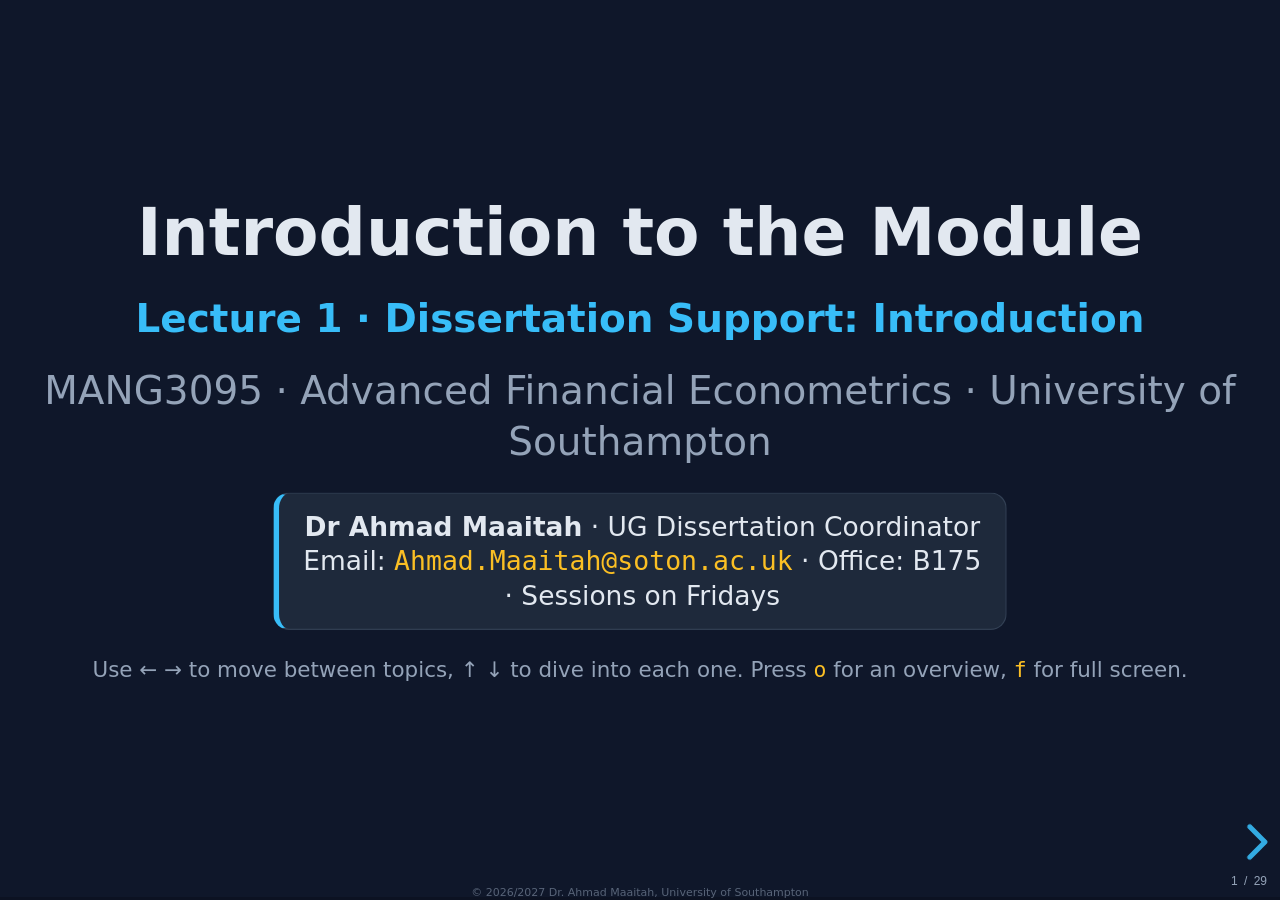
==== commit cc61448c: "Lectures 1 to 4: add interactive simulations and quick checks Lecture 1: dissertation timeline plann" ====
--- a/lectures/lecture01/index.html
+++ b/lectures/lecture01/index.html
@@ -118,6 +118,27 @@
       <tr><td>Mid March</td><td>Third meeting: discuss the results and findings</td></tr>
       <tr><td>23 April</td><td><b>Dissertation submission deadline</b>; marking and moderation follow</td></tr>
     </table>
+  </section>
+  <section>
+    <h3>&#128197; Try it: plan your dissertation year</h3>
+    <p class="tiny">You have roughly 30 teaching weeks from early October to submission. Share them between the four
+      phases with the sliders and see whether your plan actually fits before the deadline.</p>
+    <div class="sim" id="sim-plan">
+      <canvas id="cv-plan" width="880" height="210"></canvas>
+      <div class="controls-row" id="ctl-plan"></div>
+      <div class="note">Each coloured segment is one phase, drawn in sequence from week 0; the
+        <b style="color:#f87171">dashed red line</b> at week 30 is the submission deadline. The phases must add up,
+        so stretching one squeezes the others.</div>
+    </div>
+    <div class="panel tip small" style="font-size:.5em"><b>Reading the results.</b> Most plans fail at the right-hand
+      end: students protect the fun phases and quietly shrink the writing, but drafts, supervisor feedback and editing
+      always take longer than planned, so keep at least 5 writing weeks. A plan that lands a little short of week 30
+      is the healthy one: the buffer is what absorbs data disasters, ERGO delays and illness. Agree the split with
+      your supervisor at the first meeting, then treat the phase boundaries as real deadlines.</div>
+    <noscript><div class="sim-fallback">Interactive demo requires JavaScript: it provides four sliders that share a
+      budget of 30 teaching weeks between topic and proposal, literature review, data and analysis, and writing and
+      editing, draws the plan as a stacked bar against the week-30 submission deadline, and reports whether the plan
+      is workable, over budget, or short of writing time.</div></noscript>
   </section>
   <section>
     <h3>✅ Your first-term action list</h3>
@@ -246,6 +267,20 @@
         future employers.</li>
     </ul>
     <div class="panel warn small">We will find you. Is it worth the stress and the hassle?</div>
+  </section>
+  <section>
+    <h3>Quick check: is this misconduct?</h3>
+    <div class="quiz" style="font-size:.6em;text-align:left">
+      <div class="q">A student pays a proofreading service that "improves the argument and adds two paragraphs" to the
+        dissertation. Is this misconduct?</div>
+      <div class="opt">No: proofreading is allowed, and this is just very thorough proofreading</div>
+      <div class="opt" data-ok>Yes, external authorship: content created by someone else is misconduct, even if paid for and even if it is only part of the work</div>
+      <div class="opt">It is only a problem if the marker notices</div>
+      <div class="opt">No, provided the student cites the service in the reference list</div>
+      <div class="explain">Proofreading may correct surface errors only. Adding or reshaping content is external
+        authorship under the university's academic integrity rules: exactly what "How to avoid a world of pain and
+        tears" warned about, and contract cheating services are now illegal.</div>
+    </div>
   </section>
   <section>
     <h3>Your skills and your actions</h3>
@@ -476,6 +511,59 @@
   box.addEventListener('change', upd);
   upd();
 })();
+
+/* ---------- SIM: the dissertation timeline planner ---------- */
+(function () {
+  var ctl = document.getElementById('ctl-plan');
+  if (!ctl) return;
+  var BUDGET = 30, XMAX = 34;
+  var P = { topic: 6, lit: 6, data: 10, write: 6 };
+  var phases = [
+    { key: 'topic', label: 'topic + proposal', color: SIM.colors.accent },
+    { key: 'lit', label: 'literature review', color: SIM.colors.accent2 },
+    { key: 'data', label: 'data + analysis', color: SIM.colors.good },
+    { key: 'write', label: 'writing + editing', color: '#a78bfa' }
+  ];
+  function draw() {
+    var total = P.topic + P.lit + P.data + P.write;
+    var p = new SIM.Plot('cv-plan', {
+      xmin: 0, xmax: XMAX, ymin: 0, ymax: 2,
+      xlabel: 'teaching weeks from early October', ylabel: '',
+      title: 'Your dissertation year: dashed line at week 30 = submission'
+    });
+    p.clear(); p.axes();
+    p.line([BUDGET, BUDGET], [0, 2], { color: '#f87171', width: 1.6, dash: [6, 5] });
+    var x = 0;
+    for (var i = 0; i < phases.length; i++) {
+      var x1 = Math.min(x + P[phases[i].key], XMAX);
+      if (x < XMAX) p.line([x, x1], [1, 1], { color: phases[i].color, width: 26 });
+      x += P[phases[i].key];
+    }
+    p.legend(phases.map(function (ph) { return { label: ph.label, color: ph.color }; }));
+    var msg;
+    if (total > BUDGET) {
+      msg = '<span style="color:#f87171">you are <b>' + (total - BUDGET) +
+        ' weeks over</b>: something must shrink, and it is usually the writing</span>';
+    } else if (P.write < 5) {
+      msg = '<span style="color:#fbbf24">under 5 weeks of writing is the classic failure mode: drafts and edits always take longer than planned</span>';
+    } else if (total >= 26) {
+      msg = '<span style="color:#34d399">workable plan with <b>' + (BUDGET - total) + ' weeks of buffer</b></span>';
+    } else {
+      msg = (BUDGET - total) + ' weeks left unused: a generous buffer, so agree with your supervisor which phase gets the spare time';
+    }
+    document.getElementById('ro-plan').innerHTML =
+      'total planned = <b>' + total + ' of ' + BUDGET + ' weeks</b> · ' + msg;
+  }
+  function upd(k) { return function (v) { P[k] = Math.round(v); draw(); }; }
+  SIM.slider(ctl, { label: 'topic + proposal (weeks)', min: 2, max: 12, step: 1, value: P.topic, fmt: function (v) { return v.toFixed(0); } }, upd('topic'));
+  SIM.slider(ctl, { label: 'literature review (weeks)', min: 2, max: 12, step: 1, value: P.lit, fmt: function (v) { return v.toFixed(0); } }, upd('lit'));
+  SIM.slider(ctl, { label: 'data + analysis (weeks)', min: 3, max: 16, step: 1, value: P.data, fmt: function (v) { return v.toFixed(0); } }, upd('data'));
+  SIM.slider(ctl, { label: 'writing + editing (weeks)', min: 2, max: 12, step: 1, value: P.write, fmt: function (v) { return v.toFixed(0); } }, upd('write'));
+  var ro = document.createElement('div');
+  ro.id = 'ro-plan'; ro.className = 'readout'; ro.style.fontSize = '.55em';
+  ctl.appendChild(ro);
+  draw();
+})();
 </script>
 <script src="../../assets/js/pyrun.js"></script>
 <!-- editorial: source PDF page 5 (hand-drawn timeline graphic) is merged with the page 9 twelve-step timeline into the single timeline table above; page 11 was a screenshot of the Blackboard module URL, represented by the Blackboard reference on the resources slide. Two obvious source typos (November "2024", exam period "Jan 2025") are normalised to the cycle wording. -->
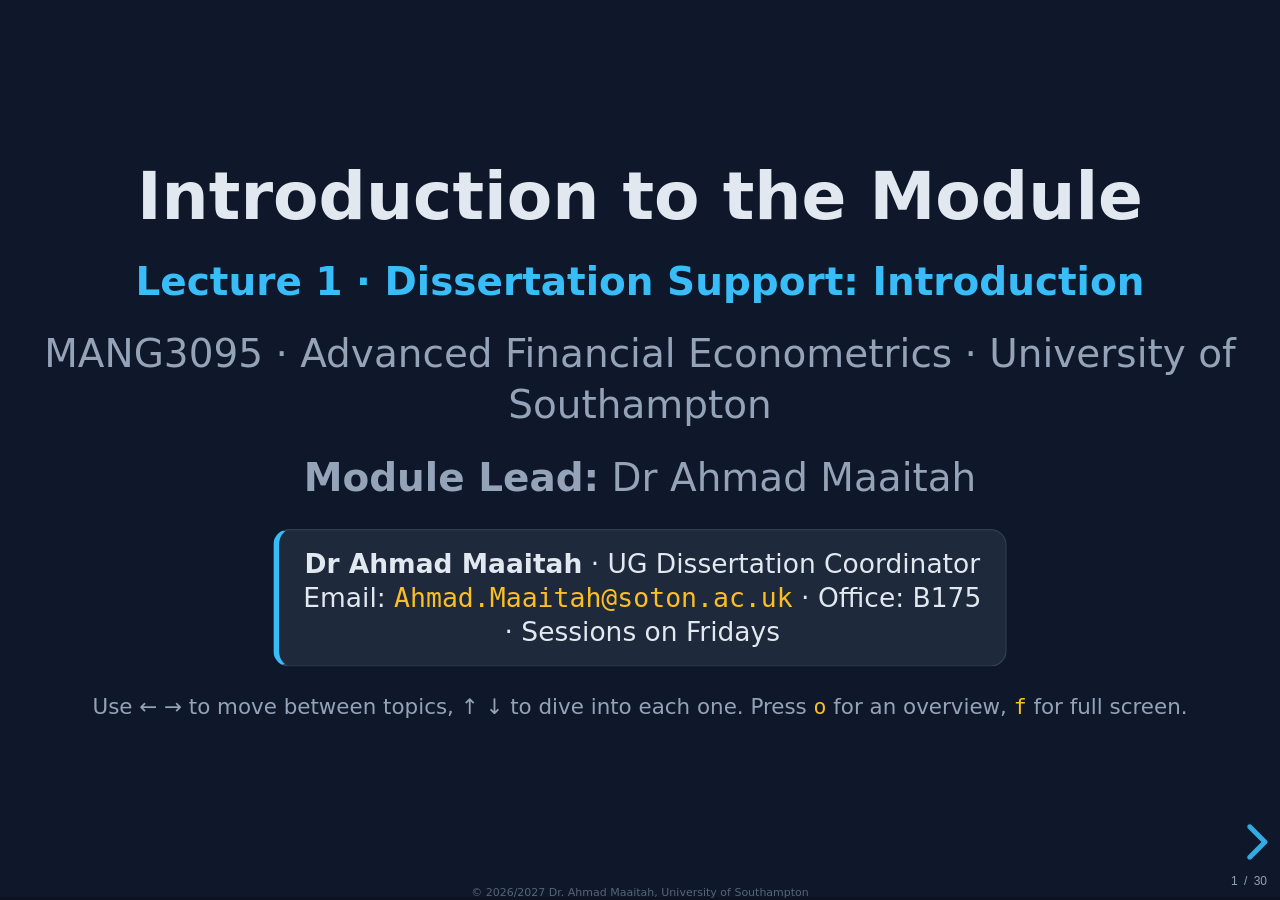
==== commit c66d5097: "Title slides: Module Lead line; Lecture 1: teaching plan slide Every lecture title slide now carries" ====
--- a/lectures/lecture01/index.html
+++ b/lectures/lecture01/index.html
@@ -20,6 +20,7 @@
   <h1>Introduction to the Module</h1>
   <h3>Lecture 1 · Dissertation Support: Introduction</h3>
   <p class="muted">MANG3095 · Advanced Financial Econometrics · University of Southampton</p>
+  <p class="muted"><b>Module Lead:</b> Dr Ahmad Maaitah</p>
   <div class="panel def small" style="max-width:640px;margin:1em auto">
     <b>Dr Ahmad Maaitah</b> · UG Dissertation Coordinator<br>
     Email: <code>Ahmad.Maaitah@soton.ac.uk</code> · Office: B175 · Sessions on Fridays
@@ -118,6 +119,26 @@
       <tr><td>Mid March</td><td>Third meeting: discuss the results and findings</td></tr>
       <tr><td>23 April</td><td><b>Dissertation submission deadline</b>; marking and moderation follow</td></tr>
     </table>
+  </section>
+  <section>
+    <h3>Teaching plan: week by week</h3>
+    <p class="tiny">Ten taught weeks: five weeks of research skills, then five landmark papers rebuilt hands-on.
+      Every title links to that week's interactive unit.</p>
+    <table class="data" style="margin:0 auto;font-size:.5em">
+      <tr><th>Week</th><th>Lecture</th></tr>
+      <tr><td>1</td><td><b>Dissertation kickoff and introduction</b> (this deck)</td></tr>
+      <tr><td>2</td><td><a href="../lecture02/">Choosing and scoping a topic in finance</a></td></tr>
+      <tr><td>3</td><td><a href="../lecture03/">Writing your dissertation proposal</a></td></tr>
+      <tr><td>4</td><td><a href="../lecture04/">Conducting a literature review</a></td></tr>
+      <tr><td>5</td><td><a href="../lecture05/">Empirical analysis with secondary data: from skills to applications</a></td></tr>
+      <tr><td>6</td><td><a href="../lecture06/">Paper replication 1 (asset pricing): Fama and French (2015), <i>Journal of Financial Economics</i></a></td></tr>
+      <tr><td>7</td><td><a href="../lecture07/">Paper replication 2 (time series): Diebold and Yilmaz (2012), <i>International Journal of Forecasting</i></a></td></tr>
+      <tr><td>8</td><td><a href="../lecture08/">Paper replication 3 (time series): Antonakakis, Chatziantoniou and Gabauer (2020), <i>JRFM</i></a></td></tr>
+      <tr><td>9</td><td><a href="../lecture09/">Paper replication 4 (volatility forecasting): Laurent, Rombouts and Violante (2012), <i>Journal of Applied Econometrics</i></a></td></tr>
+      <tr><td>10</td><td><a href="../lecture10/">Paper replication 5 (panel data): Gopal and Schnabl (2022), <i>Review of Financial Studies</i></a>, plus completing your dissertation (discussion and Q&amp;A)</td></tr>
+    </table>
+    <p class="tiny muted">Weeks 6 to 10 are interactive replication units: data preparation, simulations,
+      robustness checks, and code in Stata, EViews, R and Python. The schedule may adjust to the needs of the group.</p>
   </section>
   <section>
     <h3>&#128197; Try it: plan your dissertation year</h3>
